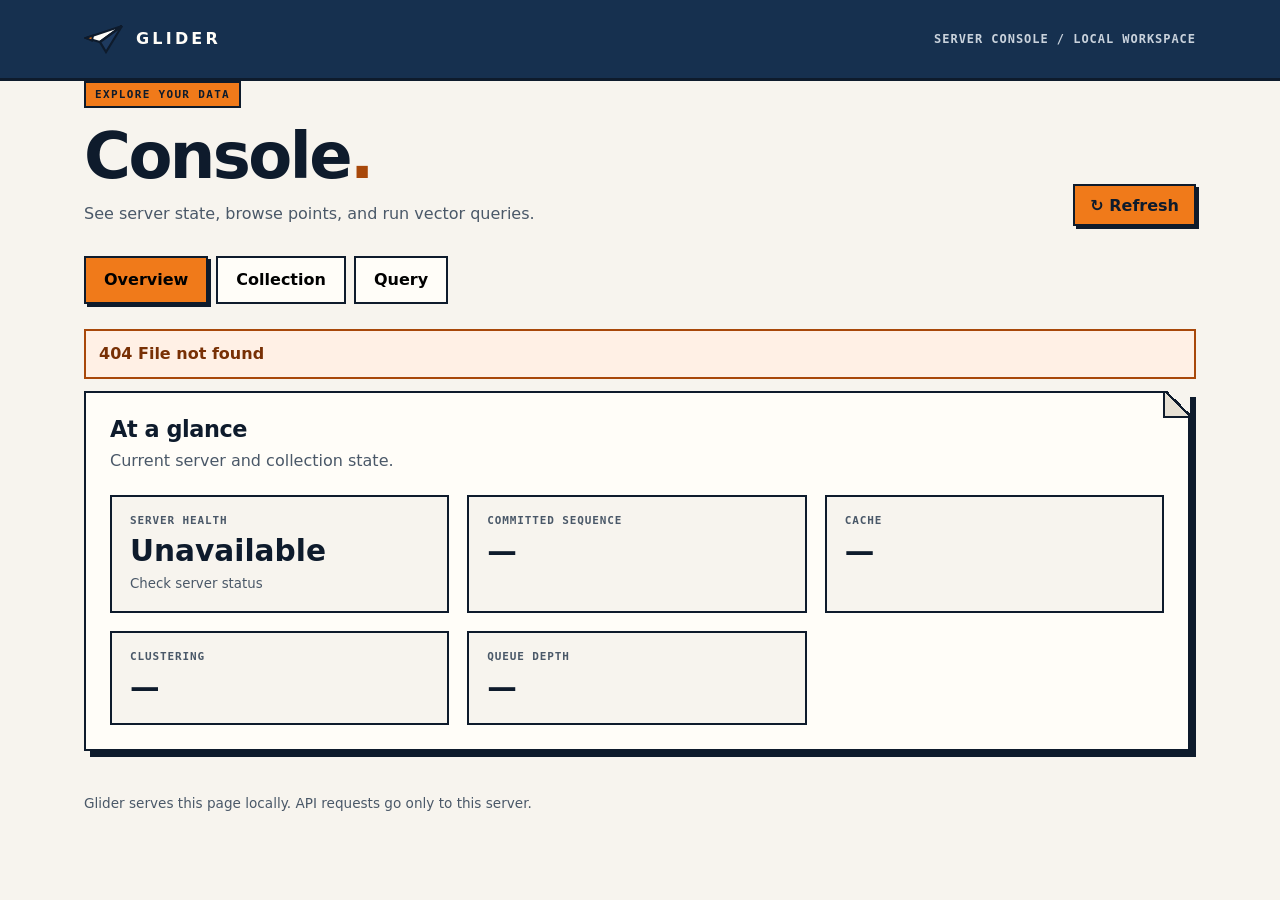
==== src/server/console.html @ ead3f53c "feat: built-in web console glider-server serves a self-contained console at /console (and redirects " ====
<!doctype html>
<html lang="en">
<head>
<meta charset="utf-8">
<meta name="viewport" content="width=device-width, initial-scale=1">
<meta name="color-scheme" content="light">
<title>Glider Console</title>
<style>
:root{--paper:#F7F4EE;--sheet:#FFFDF8;--fold:#E6E0D4;--ink:#0E1B2C;--navy:#16304F;--steel:#1E3A5F;--orange:#F07A1A;--orange-ink:#A8480A;--muted:#4A5868;--sans:ui-sans-serif,system-ui,-apple-system,"Segoe UI",Arial,sans-serif;--mono:ui-monospace,SFMono-Regular,Menlo,Consolas,monospace}
*{box-sizing:border-box}body{margin:0;background:var(--paper);color:var(--ink);font:16px/1.5 var(--sans)}button,input,select,textarea{font:inherit}button{cursor:pointer}a{color:var(--steel)}:focus-visible{outline:3px solid var(--orange);outline-offset:3px}[hidden]{display:none!important}.skip{position:absolute;left:-999px;top:8px;background:var(--ink);color:white;padding:8px;z-index:10}.skip:focus{left:8px}.wrap{max-width:1200px;margin:auto;padding:0 clamp(18px,4vw,44px)}
header{background:var(--navy);color:var(--sheet);border-bottom:3px solid var(--ink)}header .wrap{min-height:78px;display:flex;align-items:center;justify-content:space-between;gap:20px}.brand{display:flex;align-items:center;gap:12px;color:var(--sheet);text-decoration:none;font-weight:800;letter-spacing:.2em;text-transform:uppercase}.brand svg{width:40px;height:30px}.header-meta{font:600 12px var(--mono);letter-spacing:.08em;text-transform:uppercase;color:#C9D2DC}
main{padding-top:48px;padding-bottom:90px}.intro{display:flex;align-items:end;justify-content:space-between;gap:24px;margin-bottom:30px}.eyebrow{display:inline-block;border:2px solid var(--ink);background:var(--orange);padding:5px 9px;font:700 11px var(--mono);letter-spacing:.12em;text-transform:uppercase;margin:0 0 15px}.intro h1{font-size:clamp(2.3rem,5vw,4rem);line-height:1.05;letter-spacing:-.04em;margin:0}.intro p:last-child{color:var(--muted);margin:12px 0 0;max-width:44rem}.sheet{background:var(--sheet);border:2px solid var(--ink);box-shadow:6px 6px 0 var(--ink)}.dog{position:relative}.dog:after{content:"";position:absolute;right:-2px;top:-2px;width:25px;height:25px;background:linear-gradient(225deg,var(--paper) 46%,var(--ink) 46% 53%,var(--fold) 53%);border-left:2px solid var(--ink);border-bottom:2px solid var(--ink)}.panel{padding:24px;margin:0 6px 28px 0}.panel h2{font-size:1.4rem;line-height:1.15;margin:0 0 6px;letter-spacing:-.02em}.panel p{margin:0;color:var(--muted)}.panel-head{display:flex;align-items:start;justify-content:space-between;gap:18px;margin-bottom:22px}.grid{display:grid;grid-template-columns:repeat(3,minmax(0,1fr));gap:18px}.stat{border:2px solid var(--ink);background:var(--paper);padding:17px 18px;min-width:0}.stat span{display:block;color:var(--muted);font:700 11px var(--mono);text-transform:uppercase;letter-spacing:.08em;margin-bottom:7px}.stat strong{display:block;font-size:clamp(1.35rem,2.5vw,1.85rem);line-height:1.2;overflow-wrap:anywhere}.stat small{display:block;color:var(--muted);margin-top:5px}.toolbar{display:flex;align-items:end;gap:12px;flex-wrap:wrap}.btn{min-height:42px;border:2px solid var(--ink);background:var(--sheet);color:var(--ink);box-shadow:3px 3px 0 var(--ink);padding:8px 15px;font-weight:750;line-height:1.2}.btn:hover{background:var(--paper);transform:translate(-1px,-1px);box-shadow:4px 4px 0 var(--ink)}.btn:active{transform:translate(3px,3px);box-shadow:none}.btn.primary{background:var(--orange)}.btn.danger{color:#8B2C1A}.btn.small{min-height:34px;padding:5px 10px;font-size:.86rem}.btn:disabled{opacity:.5;cursor:not-allowed}.field{display:flex;flex-direction:column;gap:7px;min-width:0}.field label,.field>span{font-weight:700;font-size:.87rem}.field input,.field select,.field textarea{width:100%;border:2px solid var(--ink);border-radius:0;background:white;color:var(--ink);padding:10px 11px;min-height:43px}.field textarea{min-height:105px;resize:vertical;font:14px/1.6 var(--mono)}.field input[type=checkbox]{width:18px;height:18px;min-height:auto;accent-color:var(--navy)}.check{display:flex;align-items:center;gap:8px;min-height:43px;font-size:.9rem;font-weight:650}.form-grid{display:grid;grid-template-columns:repeat(2,minmax(0,1fr));gap:17px}.form-actions{display:flex;align-items:center;flex-wrap:wrap;gap:12px;margin-top:20px}.hint{font-size:.87rem;color:var(--muted)}.error{background:#FFF0E5;border:2px solid #A8480A;color:#783005;padding:11px 13px;margin:12px 0;font-weight:650;white-space:pre-wrap}.notice{background:#E9F0F4;border-left:4px solid var(--steel);padding:10px 13px;margin:12px 0}.nav-tabs{display:flex;gap:8px;flex-wrap:wrap;margin:0 0 25px}.nav-tabs button{border:2px solid var(--ink);padding:10px 18px;background:var(--sheet);font-weight:750}.nav-tabs button[aria-pressed=true]{background:var(--orange);box-shadow:3px 3px 0 var(--ink)}.nav-tabs button:hover{background:var(--fold)}.nav-tabs button[aria-pressed=true]:hover{background:var(--orange)}.table-wrap{overflow-x:auto;border:2px solid var(--ink)}table{width:100%;border-collapse:collapse;text-align:left}th{background:var(--navy);color:var(--sheet);font:700 12px var(--mono);letter-spacing:.04em;text-transform:uppercase}th,td{padding:12px 14px;border-bottom:1px solid #CFD1D0;vertical-align:top}tr:last-child td{border-bottom:0}td{overflow-wrap:anywhere}td.mono,pre,.mono{font-family:var(--mono);font-size:.87rem}td button.link{border:0;background:none;color:var(--orange-ink);font:700 .9rem var(--mono);text-decoration:underline;padding:0;text-align:left}pre{overflow:auto;white-space:pre-wrap;word-break:break-word;background:var(--paper);border:2px solid var(--ink);padding:16px;margin:12px 0 0}.detail{margin-top:22px}.detail h3{margin:0 0 5px}.collection-picker{display:flex;gap:10px;align-items:end;flex-wrap:wrap;margin-bottom:16px}.collection-picker .field{min-width:min(100%,260px)}.collection-row{display:flex;align-items:center;justify-content:space-between;gap:14px;border-top:1px solid #CFD1D0;padding:12px 0}.collection-row:first-child{border-top:0}.collection-row strong{display:block}.collection-row small{color:var(--muted)}.collection-actions{display:flex;gap:9px;align-items:center;flex-wrap:wrap}.create{border-top:2px dashed #B9B6B0;margin-top:20px;padding-top:20px}.foot{color:var(--muted);font-size:.85rem;margin-top:42px}.status-line{display:flex;gap:8px;align-items:center;font-weight:700}.dot{width:11px;height:11px;border:2px solid var(--ink);background:var(--orange);display:inline-block}.dot.ok{background:#63B488}.dot.bad{background:#D96846}
@media(max-width:720px){main{padding-top:30px}.intro{display:block}.intro .btn{margin-top:22px}.grid,.form-grid{grid-template-columns:1fr}.panel{padding:20px}.panel-head{display:block}.panel-head .btn{margin-top:16px}header .wrap{min-height:68px}.header-meta{display:none}}@media(max-width:600px){.collection-row{align-items:flex-start;flex-direction:column}.collection-row strong{overflow-wrap:anywhere}}@media(max-width:400px){.wrap{padding:0 16px}.nav-tabs button{flex:1 1 auto}.toolbar>*{max-width:100%}}@media(prefers-reduced-motion:reduce){.btn{transition:none}}
</style>
</head>
<body>
<a class="skip" href="#main">Skip to content</a>
<header><div class="wrap"><a class="brand" href="/console" aria-label="Glider console home"><svg viewBox="0 0 40 30" aria-hidden="true"><path d="M2 14 38 2 16 18Z" fill="#FFFDF8" stroke="#0E1B2C" stroke-width="2.2"/><path d="M16 18 38 2 22 28Z" fill="#1E3A5F" stroke="#0E1B2C" stroke-width="2.2"/><path d="M2 14 9 11.6 8 16.6Z" fill="#F07A1A" stroke="#0E1B2C" stroke-width="2"/></svg>Glider</a><span class="header-meta">Server console / local workspace</span></div></header>
<main id="main" class="wrap">
<div class="intro"><div><p class="eyebrow">Explore your data</p><h1>Console<span style="color:#A8480A">.</span></h1><p>See server state, browse points, and run vector queries.</p></div><button id="refresh" class="btn primary" type="button">↻ Refresh</button></div>
<section id="auth" class="sheet panel" hidden aria-labelledby="auth-title"><div class="panel-head"><div><h2 id="auth-title">Connect to Glider</h2><p>Enter the API token configured on this server. It stays in this browser tab's session storage.</p></div></div><form id="auth-form" class="toolbar"><div class="field"><label for="token">API token</label><input id="token" type="password" autocomplete="off" required></div><button class="btn primary" type="submit">Connect</button><button class="btn" id="forget-token" type="button">Forget token</button></form><p id="auth-error" class="error" role="alert" hidden></p></section>
<nav class="nav-tabs" aria-label="Console views"><button type="button" data-view="overview" aria-pressed="true">Overview</button><button type="button" data-view="collection" aria-pressed="false">Collection</button><button type="button" data-view="query" aria-pressed="false">Query</button></nav>
<p id="global-error" class="error" role="alert" hidden></p>
<section id="overview" aria-labelledby="overview-title"><div class="sheet panel dog"><div class="panel-head"><div><h2 id="overview-title">At a glance</h2><p>Current server and collection state.</p></div></div><div id="headline" class="grid"></div></div><div id="collection-list" class="sheet panel"><div class="panel-head"><div><h2>Collections</h2><p>Select a collection to explore its points and status.</p></div></div><div id="collections"></div><form id="create-form" class="create"><h3>Create collection</h3><div class="form-grid"><div class="field"><label for="create-name">Name</label><input id="create-name" required pattern="[a-z0-9][a-z0-9-]{0,62}" placeholder="my-collection"></div><div class="field"><label for="create-dimensions">Dimensions</label><input id="create-dimensions" type="number" required min="1" step="1" placeholder="768"></div><div class="field"><label for="create-metric">Distance metric</label><select id="create-metric"><option value="squared_euclidean">Squared Euclidean</option><option value="cosine">Cosine</option><option value="manhattan">Manhattan</option></select></div></div><div class="form-actions"><button class="btn primary" type="submit">Create collection</button></div><p id="create-error" class="error" role="alert" hidden></p></form></div></section>
<section id="collection" hidden aria-labelledby="collection-title"><div class="sheet panel dog"><div class="panel-head"><div><h2 id="collection-title">Collection</h2><p id="collection-subtitle">Browse acknowledged points.</p></div><button id="collection-refresh" class="btn small" type="button">Refresh status</button></div><div id="collection-picker" class="collection-picker"></div><div id="collection-status" class="grid"></div><p id="collection-error" class="error" role="alert" hidden></p></div><div class="sheet panel"><div class="panel-head"><div><h2>Browse points</h2><p>Scan IDs in order. Each page reads the collection; writes can change later pages.</p></div></div><form id="scan-form"><div class="form-grid"><div class="field"><label for="scan-filter">Filter JSON (optional)</label><textarea id="scan-filter" placeholder='{"color":"red"}' spellcheck="false"></textarea></div><div class="field"><label for="scan-limit">Page size</label><input id="scan-limit" type="number" min="1" max="10000" step="1" value="25"><label class="check" for="scan-metadata"><input id="scan-metadata" type="checkbox" checked> Include metadata</label></div></div><div class="form-actions"><button class="btn primary" type="submit">Browse</button><button id="scan-next" class="btn" type="button" hidden>Next page →</button><span id="scan-count" class="hint"></span></div><p id="scan-error" class="error" role="alert" hidden></p></form><div id="scan-results" class="detail"></div><div id="point-detail" class="detail" hidden><h3>Point detail</h3><p class="hint">The vector preview shows the first 16 values.</p><pre id="point-json"></pre><div class="form-actions"><button id="use-vector" class="btn small" type="button">Use vector in query →</button></div><p id="point-error" class="error" role="alert" hidden></p></div></div></section>
<section id="query" hidden aria-labelledby="query-title"><div class="sheet panel dog"><div class="panel-head"><div><h2 id="query-title">Vector query</h2><p>Search the selected collection. Exact scans all points; approximate uses the read budget.</p></div></div><form id="query-form"><div class="field"><label for="query-vector">Vector JSON array</label><textarea id="query-vector" required placeholder="[0.1, 0.2, 0.3]" spellcheck="false"></textarea></div><div class="form-grid" style="margin-top:17px"><div class="field"><label for="query-k">Results (k)</label><input id="query-k" type="number" min="1" max="1000" step="1" value="10"></div><div class="field"><label for="query-filter">Filter JSON (optional)</label><textarea id="query-filter" placeholder='{"color":"red"}' spellcheck="false"></textarea></div></div><div class="toolbar" style="margin-top:10px"><label class="check" for="query-exact"><input id="query-exact" type="checkbox"> Exact search</label><label class="check" for="query-metadata"><input id="query-metadata" type="checkbox" checked> Include metadata</label></div><div class="form-actions"><button class="btn primary" type="submit">Run query →</button><span id="query-context" class="hint"></span></div><p id="query-error" class="error" role="alert" hidden></p></form></div><div id="query-output" class="sheet panel" hidden><div class="panel-head"><div><h2>Results</h2><p id="query-summary"></p></div></div><div id="query-results"></div><div id="query-profile" hidden class="detail"><h3>Query profile</h3><pre id="profile-json"></pre></div></div></section>
<p class="foot">Glider serves this page locally. API requests go only to this server.</p>
</main>
<script>
(()=>{'use strict';
const $=id=>document.getElementById(id);const state={mode:null,collections:[],selected:null,token:sessionStorage.getItem('glider-console-token')||'',point:null,next:null,profile:true};
function error(id,message){const el=$(id);el.textContent=message||'';el.hidden=!message}
function el(tag,cls,content){const node=document.createElement(tag);if(cls)node.className=cls;if(content!==undefined)node.textContent=String(content);return node}
function stat(label,value,detail){const box=el('div','stat');box.append(el('span','',label),el('strong','',value===undefined||value===null?'—':value));if(detail)box.append(el('small','',detail));return box}
function format(value){return value===undefined||value===null?'—':String(value)}
function pretty(value){return JSON.stringify(value,null,2)}
// Keep u64 point IDs and scan cursors exact even above JavaScript's safe integer limit.
function parseApiJson(raw){let out='',i=0,key='';while(i<raw.length){if(raw[i]==='"'){const start=i++;while(i<raw.length){if(raw[i]==='\\'){i+=2;continue}if(raw[i++]==='"')break}const token=raw.slice(start,i);out+=token;let j=i;while(/\s/.test(raw[j]||''))j++;key=raw[j]===':'?JSON.parse(token):'';continue}if(raw[i]===':'&&(key==='id'||key==='next'||key==='sequence'||key==='matched')){out+=':';i++;while(/\s/.test(raw[i]||''))out+=raw[i++];const match=/^\d+/.exec(raw.slice(i));if(match&&BigInt(match[0])>BigInt(Number.MAX_SAFE_INTEGER)){out+='"'+match[0]+'"';i+=match[0].length}key='';continue}out+=raw[i++]}return JSON.parse(out)}
function parseJson(id,fallback){const raw=$(id).value.trim();if(!raw)return fallback;try{return JSON.parse(raw)}catch(e){throw Error('Invalid JSON: '+e.message)}}
function base(){return state.mode==='multi'?'/v1/collections/'+encodeURIComponent(state.selected):'/v1'}
async function api(path,options={}){const headers={...(options.body?{'Content-Type':'application/json'}:{}),...(state.token?{Authorization:'Bearer '+state.token}:{})};let response;try{response=await fetch(path,{...options,headers,cache:'no-store'})}catch(e){throw Error('Cannot reach this server: '+e.message)}const raw=await response.text();let data;try{data=raw?parseApiJson(raw):null}catch{data=raw}if(!response.ok){const message=data&&typeof data==='object'&&data.error?data.error:response.status+' '+response.statusText;const err=Error(String(message));err.status=response.status;if(response.status===401){$('auth').hidden=false;error('auth-error',err.message)}throw err}return data}
async function metrics(){const response=await fetch('/metrics',{cache:'no-store'});if(!response.ok)return{};const text=await response.text();const found={};for(const key of ['glider_committed_sequence','glider_admission_commands','glider_open_collections']){const match=text.match(new RegExp('^'+key+'\\s+([^\\s]+)','m'));if(match)found[key]=match[1]}return found}
function show(view){for(const button of document.querySelectorAll('[data-view]')){const active=button.dataset.view===view;button.setAttribute('aria-pressed',String(active));$(button.dataset.view).hidden=!active}if(view==='collection')loadCollection();if(view==='query')$('query-context').textContent=state.selected?'Collection: '+state.selected:state.mode==='single'?'Single collection':'Select a collection in Overview first'}
function renderCollections(){const host=$('collections');host.replaceChildren();if(!state.collections.length){host.append(el('p','hint','No collections yet. Create one below.'));return}for(const c of state.collections){const row=el('div','collection-row');const info=el('div');info.append(el('strong','',c.name),el('small','',`${c.dimensions} dimensions · ${c.metric} · ${c.open?'open':'closed'}`));const actions=el('div','collection-actions');const select=el('button','btn small','Explore');select.type='button';select.addEventListener('click',()=>{state.selected=c.name;state.next=null;$('scan-results').replaceChildren();$('point-detail').hidden=true;show('collection')});const remove=el('button','btn small danger','Delete');remove.type='button';remove.addEventListener('click',()=>confirmDelete(c.name,actions));actions.append(select,remove);row.append(info,actions);host.append(row)}}
function confirmDelete(name,host){host.replaceChildren();const prompt=el('span','hint','Delete '+name+' and its data?');const yes=el('button','btn small danger','Confirm delete');yes.type='button';const no=el('button','btn small','Cancel');no.type='button';no.addEventListener('click',renderCollections);yes.addEventListener('click',async()=>{error('global-error','');try{await api('/v1/collections/'+encodeURIComponent(name),{method:'DELETE'});if(state.selected===name){state.selected=null;state.point=null}await refresh()}catch(e){error('global-error',e.message);renderCollections()}});host.append(prompt,yes,no)}
function renderOverview(health,m){const host=$('headline');host.replaceChildren(stat('Server health',health?'Healthy':'Unavailable',health?'Accepting requests':'Check server status'));if(state.mode==='multi'){host.append(stat('Collections',state.collections.length),stat('Open collections',m.glider_open_collections||state.collections.filter(c=>c.open).length))}else{const s=state.singleStatus||{};host.append(stat('Committed sequence',s.sequence??m.glider_committed_sequence),stat('Cache',s.cache?.state),stat('Clustering',s.clustering?.state),stat('Queue depth',s.queued_commands??m.glider_admission_commands));$('collection-list').hidden=true}}
function statusCards(s,description){const host=$('collection-status');host.replaceChildren(stat('Committed sequence',s.sequence),stat('Cache',s.cache?.state,format(s.cache?.warm_bytes)+' / '+format(s.cache?.namespace_bytes)+' bytes warm'),stat('Clustering',s.clustering?.state,s.clustering?.state==='clustered'?format(s.clustering.centroids)+' centroids':s.clustering?.progress?.phase?String(s.clustering.progress.phase):''),stat('Queue depth',s.queued_commands),stat('Worker',s.failed?'Failed':s.closed?'Closed':'Ready'),stat('Configuration',description?description.dimensions+'D · '+description.metric:'Single collection'))}
async function loadCollection(){error('collection-error','');const picker=$('collection-picker');picker.replaceChildren();if(state.mode==='multi'){if(!state.selected){$('collection-status').replaceChildren();picker.append(el('p','hint','Select a collection in Overview to start.'));return}const label=el('div','field');const text=el('label','','Collection');text.htmlFor='collection-select';const select=el('select');select.id='collection-select';for(const c of state.collections){const option=el('option','',c.name);option.value=c.name;select.append(option)}select.value=state.selected;select.addEventListener('change',()=>{state.selected=select.value;state.next=null;state.point=null;$('scan-results').replaceChildren();$('point-detail').hidden=true;loadCollection()});label.append(text,select);picker.append(label)}else picker.append(el('span','eyebrow','Single collection'));try{if(state.mode==='multi'){const d=await api('/v1/collections/'+encodeURIComponent(state.selected));statusCards(d.status,d)}else statusCards(await api('/v1/status'))}catch(e){error('collection-error',e.message)}}
async function refresh(){error('global-error','');let healthy=false;try{healthy=(await fetch('/healthz',{cache:'no-store'})).ok}catch{}let m={};try{m=await metrics()}catch{}try{const listing=await api('/v1/collections');state.mode='multi';state.collections=listing.collections||[];$('collection-list').hidden=false;if(state.selected&&!state.collections.some(c=>c.name===state.selected))state.selected=null;renderCollections();$('auth').hidden=true}catch(e){if(e.status===404){state.mode='single';try{state.singleStatus=await api('/v1/status');$('auth').hidden=true}catch(inner){if(inner.status===401){state.singleStatus=null;$('auth').hidden=false;error('auth-error',inner.message)}else error('global-error',inner.message)}}else if(e.status===401){state.mode=null;state.collections=[];state.selected=null;state.point=null;$('auth').hidden=false;error('auth-error',e.message)}else error('global-error',e.message)}renderOverview(healthy,m);if(!state.mode){$('collection-list').hidden=true}else if(!$('collection').hidden)loadCollection()}
function table(headers,rows){const wrap=el('div','table-wrap'),tbl=el('table'),head=el('thead'),tr=el('tr');for(const h of headers)tr.append(el('th','',h));head.append(tr);const body=el('tbody');for(const cells of rows){const row=el('tr');for(const cell of cells){const td=el('td','mono');if(cell instanceof Node)td.append(cell);else td.textContent=format(cell);row.append(td)}body.append(row)}tbl.append(head,body);wrap.append(tbl);return wrap}
async function scan(after){error('scan-error','');if(!state.mode||state.mode==='multi'&&!state.selected){error('scan-error','Select a collection first.');return}try{const filter=parseJson('scan-filter',{});const limit=Number($('scan-limit').value);if(!Number.isInteger(limit)||limit<1||limit>10000)throw Error('Page size must be between 1 and 10000.');const payload={filter,limit,include_metadata:$('scan-metadata').checked};const body=JSON.stringify(payload).slice(0,-1)+(after!==null?',\"after\":'+String(after):'')+'}';const data=await api(base()+'/scan',{method:'POST',body});state.next=data.next;$('scan-next').hidden=data.next===null||data.next===undefined;$('scan-count').textContent=`${data.points.length} on this page · ${data.matched} matched · sequence ${data.sequence}`;const host=$('scan-results');host.replaceChildren();if(!data.points.length){host.append(el('p','hint','No points matched this scan.'));return}const rows=data.points.map(p=>{const link=el('button','link',p.id);link.type='button';link.addEventListener('click',()=>loadPoint(p.id));return[link,p.metadata===undefined?'—':pretty(p.metadata)]});host.append(table(['Point ID','Metadata'],rows))}catch(e){error('scan-error',e.message)}}
async function loadPoint(id){error('point-error','');state.point=null;$('use-vector').disabled=true;$('point-detail').hidden=false;$('point-json').textContent='Loading…';try{const p=await api(base()+'/points/'+encodeURIComponent(id));state.point=p;$('use-vector').disabled=false;const preview={...p,vector:Array.isArray(p.vector)?p.vector.slice(0,16):p.vector};if(Array.isArray(p.vector)&&p.vector.length>16)preview.vector_more=p.vector.length-16;$('point-json').textContent=pretty(preview)}catch(e){$('point-json').textContent='';error('point-error',e.message)}}
async function query(){error('query-error','');$('query-output').hidden=true;if(!state.mode||state.mode==='multi'&&!state.selected){error('query-error','Select a collection in Overview first.');return}try{const vector=parseJson('query-vector',null);if(!Array.isArray(vector)||!vector.length||vector.some(v=>typeof v!=='number'||!Number.isFinite(v)))throw Error('Vector must be a nonempty JSON array of finite numbers.');const filter=parseJson('query-filter',{});const k=Number($('query-k').value);if(!Number.isInteger(k)||k<1||k>1000)throw Error('k must be between 1 and 1000.');const payload={vector,k,filter,exact:$('query-exact').checked,include_metadata:$('query-metadata').checked};let data;if(state.profile){try{data=await api(base()+'/query',{method:'POST',body:JSON.stringify({...payload,profile:true})})}catch(e){if(e.status===422&&/unknown field[^\n]*profile|profile[^\n]*unknown field/i.test(e.message)){state.profile=false;data=await api(base()+'/query',{method:'POST',body:JSON.stringify(payload)})}else throw e}}else data=await api(base()+'/query',{method:'POST',body:JSON.stringify(payload)});$('query-output').hidden=false;$('query-summary').textContent=`${data.results.length} results · sequence ${data.sequence}`;const host=$('query-results');host.replaceChildren();if(!data.results.length)host.append(el('p','hint','No results.'));else host.append(table(['Point ID','Distance','Metadata'],data.results.map(hit=>[hit.id,hit.distance,hit.metadata===undefined?'—':pretty(hit.metadata)])));$('query-profile').hidden=!data.profile;if(data.profile)$('profile-json').textContent=pretty(data.profile)}catch(e){error('query-error',e.message)}}
for(const button of document.querySelectorAll('[data-view]'))button.addEventListener('click',()=>show(button.dataset.view));$('refresh').addEventListener('click',refresh);$('collection-refresh').addEventListener('click',loadCollection);$('auth-form').addEventListener('submit',e=>{e.preventDefault();state.token=$('token').value;sessionStorage.setItem('glider-console-token',state.token);error('auth-error','');refresh()});$('forget-token').addEventListener('click',()=>{state.token='';sessionStorage.removeItem('glider-console-token');$('token').value='';refresh()});$('create-form').addEventListener('submit',async e=>{e.preventDefault();error('create-error','');try{const name=$('create-name').value.trim();const dimensions=Number($('create-dimensions').value);await api('/v1/collections',{method:'POST',body:JSON.stringify({name,dimensions,metric:$('create-metric').value})});state.selected=name;$('create-form').reset();await refresh();show('collection')}catch(err){error('create-error',err.message)}});$('scan-form').addEventListener('submit',e=>{e.preventDefault();state.next=null;scan(null)});$('scan-next').addEventListener('click',()=>scan(state.next));$('query-form').addEventListener('submit',e=>{e.preventDefault();query()});$('use-vector').addEventListener('click',()=>{if(state.point){$('query-vector').value=JSON.stringify(state.point.vector);show('query');$('query-vector').focus()}});refresh();
})();
</script>
</body>
</html>
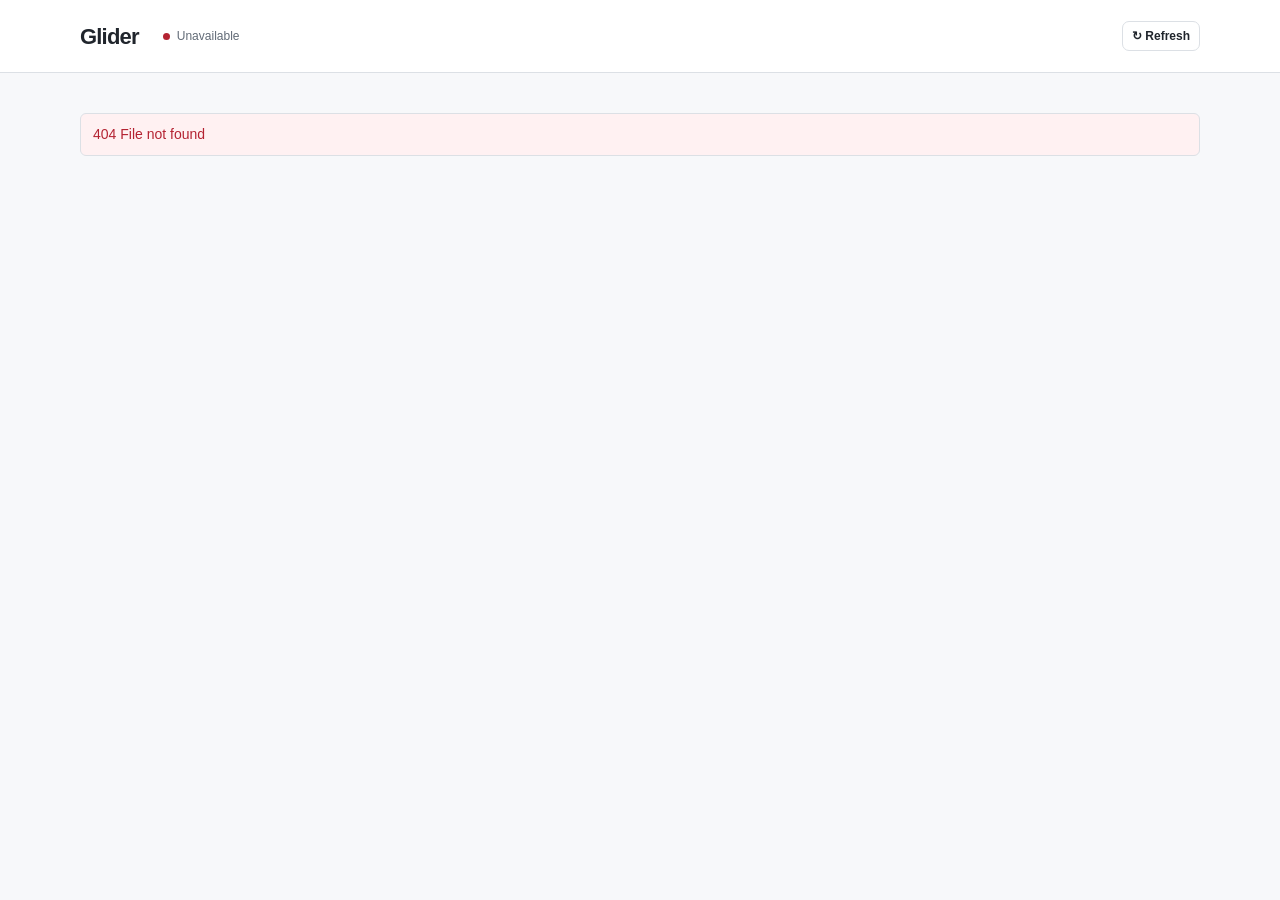
==== commit e1c7237e: "feat(console): redesign data workspace and report embedding timing" ====
--- a/src/server/console.html
+++ b/src/server/console.html
@@ -3,55 +3,760 @@
 <head>
 <meta charset="utf-8">
 <meta name="viewport" content="width=device-width, initial-scale=1">
-<meta name="color-scheme" content="light">
+<meta name="color-scheme" content="light dark">
 <title>Glider Console</title>
 <style>
-:root{--paper:#F7F4EE;--sheet:#FFFDF8;--fold:#E6E0D4;--ink:#0E1B2C;--navy:#16304F;--steel:#1E3A5F;--orange:#F07A1A;--orange-ink:#A8480A;--muted:#4A5868;--sans:ui-sans-serif,system-ui,-apple-system,"Segoe UI",Arial,sans-serif;--mono:ui-monospace,SFMono-Regular,Menlo,Consolas,monospace}
-*{box-sizing:border-box}body{margin:0;background:var(--paper);color:var(--ink);font:16px/1.5 var(--sans)}button,input,select,textarea{font:inherit}button{cursor:pointer}a{color:var(--steel)}:focus-visible{outline:3px solid var(--orange);outline-offset:3px}[hidden]{display:none!important}.skip{position:absolute;left:-999px;top:8px;background:var(--ink);color:white;padding:8px;z-index:10}.skip:focus{left:8px}.wrap{max-width:1200px;margin:auto;padding:0 clamp(18px,4vw,44px)}
-header{background:var(--navy);color:var(--sheet);border-bottom:3px solid var(--ink)}header .wrap{min-height:78px;display:flex;align-items:center;justify-content:space-between;gap:20px}.brand{display:flex;align-items:center;gap:12px;color:var(--sheet);text-decoration:none;font-weight:800;letter-spacing:.2em;text-transform:uppercase}.brand svg{width:40px;height:30px}.header-meta{font:600 12px var(--mono);letter-spacing:.08em;text-transform:uppercase;color:#C9D2DC}
-main{padding-top:48px;padding-bottom:90px}.intro{display:flex;align-items:end;justify-content:space-between;gap:24px;margin-bottom:30px}.eyebrow{display:inline-block;border:2px solid var(--ink);background:var(--orange);padding:5px 9px;font:700 11px var(--mono);letter-spacing:.12em;text-transform:uppercase;margin:0 0 15px}.intro h1{font-size:clamp(2.3rem,5vw,4rem);line-height:1.05;letter-spacing:-.04em;margin:0}.intro p:last-child{color:var(--muted);margin:12px 0 0;max-width:44rem}.sheet{background:var(--sheet);border:2px solid var(--ink);box-shadow:6px 6px 0 var(--ink)}.dog{position:relative}.dog:after{content:"";position:absolute;right:-2px;top:-2px;width:25px;height:25px;background:linear-gradient(225deg,var(--paper) 46%,var(--ink) 46% 53%,var(--fold) 53%);border-left:2px solid var(--ink);border-bottom:2px solid var(--ink)}.panel{padding:24px;margin:0 6px 28px 0}.panel h2{font-size:1.4rem;line-height:1.15;margin:0 0 6px;letter-spacing:-.02em}.panel p{margin:0;color:var(--muted)}.panel-head{display:flex;align-items:start;justify-content:space-between;gap:18px;margin-bottom:22px}.grid{display:grid;grid-template-columns:repeat(3,minmax(0,1fr));gap:18px}.stat{border:2px solid var(--ink);background:var(--paper);padding:17px 18px;min-width:0}.stat span{display:block;color:var(--muted);font:700 11px var(--mono);text-transform:uppercase;letter-spacing:.08em;margin-bottom:7px}.stat strong{display:block;font-size:clamp(1.35rem,2.5vw,1.85rem);line-height:1.2;overflow-wrap:anywhere}.stat small{display:block;color:var(--muted);margin-top:5px}.toolbar{display:flex;align-items:end;gap:12px;flex-wrap:wrap}.btn{min-height:42px;border:2px solid var(--ink);background:var(--sheet);color:var(--ink);box-shadow:3px 3px 0 var(--ink);padding:8px 15px;font-weight:750;line-height:1.2}.btn:hover{background:var(--paper);transform:translate(-1px,-1px);box-shadow:4px 4px 0 var(--ink)}.btn:active{transform:translate(3px,3px);box-shadow:none}.btn.primary{background:var(--orange)}.btn.danger{color:#8B2C1A}.btn.small{min-height:34px;padding:5px 10px;font-size:.86rem}.btn:disabled{opacity:.5;cursor:not-allowed}.field{display:flex;flex-direction:column;gap:7px;min-width:0}.field label,.field>span{font-weight:700;font-size:.87rem}.field input,.field select,.field textarea{width:100%;border:2px solid var(--ink);border-radius:0;background:white;color:var(--ink);padding:10px 11px;min-height:43px}.field textarea{min-height:105px;resize:vertical;font:14px/1.6 var(--mono)}.field input[type=checkbox]{width:18px;height:18px;min-height:auto;accent-color:var(--navy)}.check{display:flex;align-items:center;gap:8px;min-height:43px;font-size:.9rem;font-weight:650}.form-grid{display:grid;grid-template-columns:repeat(2,minmax(0,1fr));gap:17px}.form-actions{display:flex;align-items:center;flex-wrap:wrap;gap:12px;margin-top:20px}.hint{font-size:.87rem;color:var(--muted)}.error{background:#FFF0E5;border:2px solid #A8480A;color:#783005;padding:11px 13px;margin:12px 0;font-weight:650;white-space:pre-wrap}.notice{background:#E9F0F4;border-left:4px solid var(--steel);padding:10px 13px;margin:12px 0}.nav-tabs{display:flex;gap:8px;flex-wrap:wrap;margin:0 0 25px}.nav-tabs button{border:2px solid var(--ink);padding:10px 18px;background:var(--sheet);font-weight:750}.nav-tabs button[aria-pressed=true]{background:var(--orange);box-shadow:3px 3px 0 var(--ink)}.nav-tabs button:hover{background:var(--fold)}.nav-tabs button[aria-pressed=true]:hover{background:var(--orange)}.table-wrap{overflow-x:auto;border:2px solid var(--ink)}table{width:100%;border-collapse:collapse;text-align:left}th{background:var(--navy);color:var(--sheet);font:700 12px var(--mono);letter-spacing:.04em;text-transform:uppercase}th,td{padding:12px 14px;border-bottom:1px solid #CFD1D0;vertical-align:top}tr:last-child td{border-bottom:0}td{overflow-wrap:anywhere}td.mono,pre,.mono{font-family:var(--mono);font-size:.87rem}td button.link{border:0;background:none;color:var(--orange-ink);font:700 .9rem var(--mono);text-decoration:underline;padding:0;text-align:left}pre{overflow:auto;white-space:pre-wrap;word-break:break-word;background:var(--paper);border:2px solid var(--ink);padding:16px;margin:12px 0 0}.detail{margin-top:22px}.detail h3{margin:0 0 5px}.collection-picker{display:flex;gap:10px;align-items:end;flex-wrap:wrap;margin-bottom:16px}.collection-picker .field{min-width:min(100%,260px)}.collection-row{display:flex;align-items:center;justify-content:space-between;gap:14px;border-top:1px solid #CFD1D0;padding:12px 0}.collection-row:first-child{border-top:0}.collection-row strong{display:block}.collection-row small{color:var(--muted)}.collection-actions{display:flex;gap:9px;align-items:center;flex-wrap:wrap}.create{border-top:2px dashed #B9B6B0;margin-top:20px;padding-top:20px}.foot{color:var(--muted);font-size:.85rem;margin-top:42px}.status-line{display:flex;gap:8px;align-items:center;font-weight:700}.dot{width:11px;height:11px;border:2px solid var(--ink);background:var(--orange);display:inline-block}.dot.ok{background:#63B488}.dot.bad{background:#D96846}
-@media(max-width:720px){main{padding-top:30px}.intro{display:block}.intro .btn{margin-top:22px}.grid,.form-grid{grid-template-columns:1fr}.panel{padding:20px}.panel-head{display:block}.panel-head .btn{margin-top:16px}header .wrap{min-height:68px}.header-meta{display:none}}@media(max-width:600px){.collection-row{align-items:flex-start;flex-direction:column}.collection-row strong{overflow-wrap:anywhere}}@media(max-width:400px){.wrap{padding:0 16px}.nav-tabs button{flex:1 1 auto}.toolbar>*{max-width:100%}}@media(prefers-reduced-motion:reduce){.btn{transition:none}}
+:root {
+  color-scheme: light dark;
+  --bg: #f7f8fa; --surface: #fff; --subtle: #f1f3f5; --border: #dce0e5;
+  --ink: #20252c; --muted: #626b77; --orange: #a8480a; --active: #fff3e9;
+  --success: #24834c; --danger: #b42332; --error-bg: #fff1f2;
+  --sans: -apple-system, BlinkMacSystemFont, "Segoe UI", sans-serif;
+  --mono: ui-monospace, SFMono-Regular, Menlo, Consolas, monospace;
+}
+@media (prefers-color-scheme: dark) {
+  :root {
+    --bg: #14171b; --surface: #1c2026; --subtle: #252a32; --border: #373e48;
+    --ink: #edf0f4; --muted: #a6afbd; --orange: #f09b60; --active: #34271f;
+    --success: #6bc591; --danger: #ff939e; --error-bg: #342229;
+  }
+}
+* { box-sizing: border-box; }
+[hidden] { display: none !important; }
+body { margin: 0; background: var(--bg); color: var(--ink); font: 14px/1.5 var(--sans); }
+button, input, select, textarea { font: inherit; }
+button { cursor: pointer; }
+button:disabled { cursor: default; opacity: .55; }
+:focus-visible { outline: 2px solid var(--orange); outline-offset: 3px; }
+a { color: inherit; }
+.wrap { max-width: 1184px; margin: auto; padding: 0 32px; min-width: 0; }
+header { background: var(--surface); border-bottom: 1px solid var(--border); }
+.topbar { min-height: 72px; display: flex; align-items: center; gap: 24px; }
+.brand { font-size: 22px; font-weight: 700; letter-spacing: -.8px; text-decoration: none; }
+.health { display: flex; gap: 7px; align-items: center; color: var(--muted); font-size: 12px; white-space: nowrap; }
+.dot { width: 7px; height: 7px; border-radius: 50%; background: var(--danger); }
+.dot.ok { background: var(--success); }
+.collection-picker { margin-left: auto; min-width: 0; max-width: 340px; }
+.collection-picker select { max-width: 100%; min-width: 180px; }
+#single-info { color: var(--muted); font-size: 12px; }
+main { padding-top: 28px !important; padding-bottom: 64px !important; }
+.tabs { display: flex; gap: 24px; border-bottom: 1px solid var(--border); margin-bottom: 28px; }
+.tabs button { padding: 0 2px 13px; background: none; border: 0; border-bottom: 2px solid transparent; color: var(--muted); font-weight: 600; }
+.tabs button[aria-selected="true"] { color: var(--orange); border-bottom-color: var(--orange); }
+h1, h2, h3, p { margin: 0; }
+h1 { font-size: 22px; letter-spacing: -.5px; line-height: 1.3; }
+h2 { font-size: 16px; letter-spacing: -.2px; }
+h3 { font-size: 13px; margin: 22px 0 8px; }
+.page-head { display: flex; justify-content: space-between; align-items: center; gap: 16px; margin-bottom: 20px; }
+.page-head p { margin-top: 5px; }
+.muted, .hint { color: var(--muted); }
+.hint { font-size: 12px; }
+.btn { display: inline-flex; align-items: center; justify-content: center; gap: 7px; min-height: 36px; padding: 7px 12px; border: 1px solid var(--border); border-radius: 7px; background: var(--surface); color: var(--ink); font-weight: 600; white-space: nowrap; }
+.btn:hover:not(:disabled) { background: var(--subtle); }
+.btn.primary { background: var(--orange); border-color: var(--orange); color: var(--surface); }
+@media (prefers-color-scheme: dark) { .btn.primary { color: #20160f; } }
+.btn.primary:hover:not(:disabled) { filter: brightness(.94); background: var(--orange); }
+.btn.danger { color: var(--danger); }
+.btn.small { min-height: 30px; padding: 4px 9px; font-size: 12px; }
+.link { border: 0; background: none; padding: 0; color: var(--muted); font-size: 12px; text-decoration: underline; text-underline-offset: 3px; }
+input, select, textarea { border: 1px solid var(--border); border-radius: 6px; background: var(--surface); color: var(--ink); padding: 8px 10px; min-width: 0; }
+textarea { width: 100%; resize: vertical; font: 13px/1.6 var(--mono); min-height: 100px; }
+input::placeholder, textarea::placeholder { color: var(--muted); opacity: 1; }
+.field { display: grid; gap: 6px; margin-bottom: 16px; }
+.field label { font-size: 12px; font-weight: 600; }
+.panel { background: var(--surface); border: 1px solid var(--border); border-radius: 8px; padding: 20px; }
+.search-panel { margin-bottom: 24px; }
+.search-heading { display: flex; justify-content: space-between; align-items: center; margin-bottom: 12px; }
+.segment { display: flex; border: 1px solid var(--border); border-radius: 6px; padding: 3px; background: var(--subtle); }
+.segment button { border: 0; border-radius: 4px; padding: 4px 12px; color: var(--muted); background: none; font-size: 12px; }
+.segment button[aria-pressed="true"] { background: var(--surface); color: var(--orange); }
+#query-text { font: 17px/1.5 var(--sans); min-height: 56px; height: 56px; padding: 14px; }
+.options { display: flex; align-items: center; gap: 20px; flex-wrap: wrap; margin-top: 16px; }
+.options .primary { margin-left: auto; }
+.inline-field, .check { display: flex; align-items: center; gap: 8px; font-size: 12px; }
+.inline-field input { width: 68px; font-family: var(--mono); }
+.check input { width: 15px; height: 15px; margin: 0; accent-color: var(--muted); }
+.filter { font-size: 12px; }
+summary { cursor: pointer; color: var(--muted); width: fit-content; font-size: 12px; padding: 5px 0; }
+summary:hover { color: var(--ink); }
+.filter[open] { flex-basis: 100%; }
+.filter .field { margin: 8px 0 0; }
+.badge, .chip { display: inline-block; border: 1px solid var(--border); background: var(--subtle); border-radius: 4px; padding: 2px 6px; font-size: 11px; color: var(--muted); max-width: 100%; overflow-wrap: anywhere; }
+.badge { margin-left: 5px; }
+.error { color: var(--danger); background: var(--error-bg); border: 1px solid var(--border); border-radius: 6px; padding: 10px 12px; margin: 12px 0; overflow-wrap: anywhere; }
+.empty { text-align: center; padding: 48px 20px; color: var(--muted); }
+.empty strong { display: block; color: var(--ink); font-weight: 600; margin-bottom: 5px; }
+.empty p { font-size: 13px; }
+#query-summary { font-weight: 600; }
+#query-timing { margin-top: 3px; }
+.results-head { margin-bottom: 14px; }
+.result { display: grid; grid-template-columns: 24px minmax(0,1fr) 100px; gap: 12px; padding: 16px 20px; border-bottom: 1px solid var(--border); }
+.result:last-child { border-bottom: 0; }
+.result-list { border: 1px solid var(--border); border-radius: 8px; background: var(--surface); overflow: hidden; }
+.rank { color: var(--muted); font: 12px/1.8 var(--mono); }
+.hit-text { white-space: pre-wrap; overflow-wrap: anywhere; font-size: 14px; line-height: 1.6; }
+.clamped { display: -webkit-box; -webkit-line-clamp: 3; -webkit-box-orient: vertical; overflow: hidden; }
+.chips { display: flex; gap: 6px; flex-wrap: wrap; margin: 8px 0; }
+.hit-footer { display: flex; align-items: center; gap: 14px; flex-wrap: wrap; }
+.hit-footer details[open] { flex-basis: 100%; }
+.id { color: var(--muted); font: 11px/1.6 var(--mono); overflow-wrap: anywhere; }
+.score { text-align: right; font: 13px/1.8 var(--mono); }
+.score small { display: block; color: var(--muted); font: 11px var(--sans); }
+pre { margin: 8px 0 0; padding: 12px; border: 1px solid var(--border); border-radius: 6px; background: var(--subtle); font: 12px/1.6 var(--mono); white-space: pre-wrap; overflow-wrap: anywhere; }
+.profile { margin-top: 16px; }
+.table-wrap { overflow: auto; border: 1px solid var(--border); border-radius: 8px; background: var(--surface); }
+table { border-collapse: collapse; width: 100%; text-align: left; font-size: 13px; }
+th { color: var(--muted); font-size: 11px; font-weight: 600; background: var(--subtle); white-space: nowrap; }
+th, td { padding: 12px 16px; border-bottom: 1px solid var(--border); vertical-align: top; }
+tr:last-child td { border-bottom: 0; }
+#scan-results table { min-width: 660px; table-layout: fixed; }
+#scan-results th:first-child { width: 180px; }
+#scan-results th:last-child { width: 240px; }
+.table-wrap .chips { margin: 0; gap: 4px; }
+#collections-table { min-width: 560px; }
+.point-row { cursor: pointer; }
+.point-row:hover { background: var(--subtle); }
+.point-link { font: 12px var(--mono); border: 0; padding: 0; background: none; color: var(--ink); text-decoration: underline; text-underline-offset: 3px; }
+.preview { display: -webkit-box; -webkit-line-clamp: 2; -webkit-box-orient: vertical; overflow: hidden; overflow-wrap: anywhere; }
+.scan-toolbar { margin: 0 0 18px; }
+.scan-footer { display: flex; justify-content: space-between; align-items: center; gap: 16px; margin-top: 16px; }
+.status { margin-top: 28px; border-top: 1px solid var(--border); padding-top: 14px; }
+.stats { display: grid; grid-template-columns: repeat(6,minmax(0,1fr)); gap: 16px; margin: 12px 0; }
+.stat { min-width: 0; }
+.stat span, .stat small { display: block; color: var(--muted); font-size: 11px; }
+.stat strong { display: block; margin: 4px 0; font: 13px var(--mono); overflow-wrap: anywhere; }
+.status-meta { display: flex; gap: 20px; flex-wrap: wrap; margin-bottom: 12px; }
+#auth { max-width: 420px; margin: 60px auto; padding: 28px; }
+#auth p { margin: 10px 0 22px; }
+.actions { display: flex; gap: 8px; align-items: center; flex-wrap: wrap; }
+.session { display: flex; justify-content: flex-end; margin-top: 24px; }
+dialog { color: var(--ink); background: var(--surface); border: 1px solid var(--border); border-radius: 8px; width: min(440px,calc(100% - 32px)); padding: 24px; max-height: calc(100dvh - 32px); overflow: auto; }
+dialog::backdrop { background: rgba(0,0,0,.3); }
+.dialog-head { display: flex; justify-content: space-between; align-items: center; gap: 16px; margin-bottom: 20px; }
+#point-detail { margin: 0 0 0 auto; height: 100dvh; max-height: 100dvh; width: min(480px,100%); max-width: 100%; border-radius: 0; border-width: 0 0 0 1px; }
+.skip { position: absolute; left: -999px; top: 8px; padding: 8px; background: var(--surface); z-index: 10; }
+.skip:focus { left: 8px; }
+.sr-only { position: absolute; width: 1px; height: 1px; overflow: hidden; clip-path: inset(50%); white-space: nowrap; }
+@media (max-width: 760px) {
+  .wrap { padding: 0 20px; } .topbar { gap: 14px; flex-wrap: wrap; padding-top: 14px; padding-bottom: 14px; }
+  .collection-picker { order: 3; flex-basis: 100%; max-width: none; }
+  .collection-picker select { width: 100%; } #refresh { margin-left: auto; }
+  main { padding-top: 22px !important; } .stats { grid-template-columns: repeat(3,minmax(0,1fr)); }
+}
+@media (max-width: 480px) {
+  .wrap { padding: 0 16px; } .panel { padding: 16px; } .tabs { gap: 22px; }
+  .options { gap: 12px 16px; } .options .primary { width: 100%; margin-left: 0; }
+  .result { grid-template-columns: 18px minmax(0,1fr) 74px; gap: 8px; padding: 16px 12px; }
+  .page-head { align-items: flex-start; } .page-head p { font-size: 12px; }
+  .scan-footer { align-items: flex-start; } .stats { grid-template-columns: repeat(2,minmax(0,1fr)); }
+  #auth { margin: 28px auto; } .health { font-size: 11px; }
+}
 </style>
 </head>
 <body>
 <a class="skip" href="#main">Skip to content</a>
-<header><div class="wrap"><a class="brand" href="/console" aria-label="Glider console home"><svg viewBox="0 0 40 30" aria-hidden="true"><path d="M2 14 38 2 16 18Z" fill="#FFFDF8" stroke="#0E1B2C" stroke-width="2.2"/><path d="M16 18 38 2 22 28Z" fill="#1E3A5F" stroke="#0E1B2C" stroke-width="2.2"/><path d="M2 14 9 11.6 8 16.6Z" fill="#F07A1A" stroke="#0E1B2C" stroke-width="2"/></svg>Glider</a><span class="header-meta">Server console / local workspace</span></div></header>
+<header><div class="wrap topbar">
+  <a class="brand" href="console">Glider</a>
+  <span class="health" role="status"><span id="health-dot" class="dot" aria-hidden="true"></span><span id="health-label">Unavailable</span></span>
+  <div class="collection-picker"><label class="sr-only" for="collection-select">Collection</label><select id="collection-select" hidden></select><span id="single-info" hidden>Single collection</span></div>
+  <button id="refresh" class="btn small" type="button" aria-label="Refresh server and collection status">↻ Refresh</button>
+</div></header>
 <main id="main" class="wrap">
-<div class="intro"><div><p class="eyebrow">Explore your data</p><h1>Console<span style="color:#A8480A">.</span></h1><p>See server state, browse points, and run vector queries.</p></div><button id="refresh" class="btn primary" type="button">↻ Refresh</button></div>
-<section id="auth" class="sheet panel" hidden aria-labelledby="auth-title"><div class="panel-head"><div><h2 id="auth-title">Connect to Glider</h2><p>Enter the API token configured on this server. It stays in this browser tab's session storage.</p></div></div><form id="auth-form" class="toolbar"><div class="field"><label for="token">API token</label><input id="token" type="password" autocomplete="off" required></div><button class="btn primary" type="submit">Connect</button><button class="btn" id="forget-token" type="button">Forget token</button></form><p id="auth-error" class="error" role="alert" hidden></p></section>
-<nav class="nav-tabs" aria-label="Console views"><button type="button" data-view="overview" aria-pressed="true">Overview</button><button type="button" data-view="collection" aria-pressed="false">Collection</button><button type="button" data-view="query" aria-pressed="false">Query</button></nav>
-<p id="global-error" class="error" role="alert" hidden></p>
-<section id="overview" aria-labelledby="overview-title"><div class="sheet panel dog"><div class="panel-head"><div><h2 id="overview-title">At a glance</h2><p>Current server and collection state.</p></div></div><div id="headline" class="grid"></div></div><div id="collection-list" class="sheet panel"><div class="panel-head"><div><h2>Collections</h2><p>Select a collection to explore its points and status.</p></div></div><div id="collections"></div><form id="create-form" class="create"><h3>Create collection</h3><div class="form-grid"><div class="field"><label for="create-name">Name</label><input id="create-name" required pattern="[a-z0-9][a-z0-9-]{0,62}" placeholder="my-collection"></div><div class="field"><label for="create-dimensions">Dimensions</label><input id="create-dimensions" type="number" required min="1" step="1" placeholder="768"></div><div class="field"><label for="create-metric">Distance metric</label><select id="create-metric"><option value="squared_euclidean">Squared Euclidean</option><option value="cosine">Cosine</option><option value="manhattan">Manhattan</option></select></div></div><div class="form-actions"><button class="btn primary" type="submit">Create collection</button></div><p id="create-error" class="error" role="alert" hidden></p></form></div></section>
-<section id="collection" hidden aria-labelledby="collection-title"><div class="sheet panel dog"><div class="panel-head"><div><h2 id="collection-title">Collection</h2><p id="collection-subtitle">Browse acknowledged points.</p></div><button id="collection-refresh" class="btn small" type="button">Refresh status</button></div><div id="collection-picker" class="collection-picker"></div><div id="collection-status" class="grid"></div><p id="collection-error" class="error" role="alert" hidden></p></div><div class="sheet panel"><div class="panel-head"><div><h2>Browse points</h2><p>Scan IDs in order. Each page reads the collection; writes can change later pages.</p></div></div><form id="scan-form"><div class="form-grid"><div class="field"><label for="scan-filter">Filter JSON (optional)</label><textarea id="scan-filter" placeholder='{"color":"red"}' spellcheck="false"></textarea></div><div class="field"><label for="scan-limit">Page size</label><input id="scan-limit" type="number" min="1" max="10000" step="1" value="25"><label class="check" for="scan-metadata"><input id="scan-metadata" type="checkbox" checked> Include metadata</label></div></div><div class="form-actions"><button class="btn primary" type="submit">Browse</button><button id="scan-next" class="btn" type="button" hidden>Next page →</button><span id="scan-count" class="hint"></span></div><p id="scan-error" class="error" role="alert" hidden></p></form><div id="scan-results" class="detail"></div><div id="point-detail" class="detail" hidden><h3>Point detail</h3><p class="hint">The vector preview shows the first 16 values.</p><pre id="point-json"></pre><div class="form-actions"><button id="use-vector" class="btn small" type="button">Use vector in query →</button></div><p id="point-error" class="error" role="alert" hidden></p></div></div></section>
-<section id="query" hidden aria-labelledby="query-title"><div class="sheet panel dog"><div class="panel-head"><div><h2 id="query-title">Vector query</h2><p>Search the selected collection. Exact scans all points; approximate uses the read budget.</p></div></div><form id="query-form"><div class="field"><label for="query-vector">Vector JSON array</label><textarea id="query-vector" required placeholder="[0.1, 0.2, 0.3]" spellcheck="false"></textarea></div><div class="form-grid" style="margin-top:17px"><div class="field"><label for="query-k">Results (k)</label><input id="query-k" type="number" min="1" max="1000" step="1" value="10"></div><div class="field"><label for="query-filter">Filter JSON (optional)</label><textarea id="query-filter" placeholder='{"color":"red"}' spellcheck="false"></textarea></div></div><div class="toolbar" style="margin-top:10px"><label class="check" for="query-exact"><input id="query-exact" type="checkbox"> Exact search</label><label class="check" for="query-metadata"><input id="query-metadata" type="checkbox" checked> Include metadata</label></div><div class="form-actions"><button class="btn primary" type="submit">Run query →</button><span id="query-context" class="hint"></span></div><p id="query-error" class="error" role="alert" hidden></p></form></div><div id="query-output" class="sheet panel" hidden><div class="panel-head"><div><h2>Results</h2><p id="query-summary"></p></div></div><div id="query-results"></div><div id="query-profile" hidden class="detail"><h3>Query profile</h3><pre id="profile-json"></pre></div></div></section>
-<p class="foot">Glider serves this page locally. API requests go only to this server.</p>
+  <section id="auth" class="panel" hidden aria-labelledby="auth-title">
+    <h1 id="auth-title">Connect to Glider</h1><p class="muted">Enter this server's API token. It stays in this browser tab's session storage.</p>
+    <form id="auth-form"><div class="field"><label for="token">API token</label><input id="token" type="password" autocomplete="off" required></div>
+      <div class="actions"><button id="connect" class="btn primary" type="submit">Connect</button><button class="btn forget-token" type="button">Forget token</button></div>
+    </form><p id="auth-error" class="error" role="alert" hidden></p>
+  </section>
+  <p id="global-error" class="error" role="alert" hidden></p>
+  <div id="workspace" hidden>
+    <nav class="tabs" role="tablist" aria-label="Console views">
+      <button id="tab-search" type="button" role="tab" data-view="search" aria-controls="search" aria-selected="true">Search</button>
+      <button id="tab-browse" type="button" role="tab" data-view="browse" aria-controls="browse" aria-selected="false" tabindex="-1">Browse</button>
+      <button id="tab-collections" type="button" role="tab" data-view="collections" aria-controls="collections" aria-selected="false" tabindex="-1">Collections</button>
+    </nav>
+    <section id="search" role="tabpanel" aria-labelledby="tab-search">
+      <div class="page-head"><div><h1>Search</h1><p class="muted">Find the points closest to your query.</p></div></div>
+      <form id="query-form" class="panel search-panel">
+        <div class="search-heading"><span id="query-context" class="hint"></span><div id="query-mode" class="segment" aria-label="Query input mode" hidden><button type="button" data-query-mode="text" aria-pressed="true">Text</button><button type="button" data-query-mode="vector" aria-pressed="false">Vector</button></div></div>
+        <div id="query-text-field"><label class="sr-only" for="query-text">Search text</label><textarea id="query-text" placeholder="Search in plain language…" maxlength="32768" rows="1" disabled></textarea></div>
+        <div id="query-vector-field" class="field"><label for="query-vector">Vector JSON array</label><textarea id="query-vector" placeholder="[0.1, 0.2, 0.3]" spellcheck="false" required></textarea></div>
+        <p id="embedding-hint" class="hint">Enable text search on this server with GLIDER_EMBED_PROVIDER.</p>
+        <div class="options">
+          <label class="inline-field" for="query-k">k <input id="query-k" type="number" min="1" max="1000" step="1" value="10" required></label>
+          <label class="check" for="query-exact"><input id="query-exact" type="checkbox">Exact</label>
+          <label class="check" for="query-metadata"><input id="query-metadata" type="checkbox" checked>Include metadata</label>
+          <details class="filter"><summary>Filter <span id="query-filter-badge" class="badge" hidden>Set</span></summary><div class="field"><label for="query-filter">Filter JSON (optional)</label><textarea id="query-filter" placeholder='{"category":"guide"}' spellcheck="false"></textarea></div></details>
+          <button id="run-query" class="btn primary" type="submit">Search</button>
+        </div><p id="query-error" class="error" role="alert" hidden></p>
+      </form>
+      <div id="query-empty" class="empty"><strong>Your data, one query away</strong><p>Enter a query to find relevant points. Press / to focus the input.</p></div>
+      <div id="query-output" hidden><div class="results-head" role="status"><p id="query-summary"></p><p id="query-timing" class="hint"></p><p id="query-sequence" class="hint"></p></div><div id="query-results"></div><details id="query-profile" class="profile" hidden><summary>Profile</summary><pre id="profile-json"></pre></details></div>
+    </section>
+    <section id="browse" role="tabpanel" aria-labelledby="tab-browse" hidden>
+      <div class="page-head"><div><h1>Browse</h1><p class="muted">Points in ID order. Select a row to inspect it.</p></div></div>
+      <form id="scan-form" class="options scan-toolbar">
+        <label class="inline-field" for="scan-limit">Page size <input id="scan-limit" type="number" min="1" max="10000" step="1" value="25" required></label>
+        <label class="check" for="scan-metadata"><input id="scan-metadata" type="checkbox" checked>Include metadata</label>
+        <details class="filter"><summary>Filter <span id="scan-filter-badge" class="badge" hidden>Set</span></summary><div class="field"><label for="scan-filter">Filter JSON (optional)</label><textarea id="scan-filter" placeholder='{"category":"guide"}' spellcheck="false"></textarea></div></details>
+        <button id="run-scan" class="btn" type="submit">Browse points</button>
+      </form><p id="scan-error" class="error" role="alert" hidden></p>
+      <div id="scan-results"><div class="empty"><strong>Explore your collection</strong><p>Browse points to see their metadata and vectors.</p></div></div>
+      <div class="scan-footer"><span id="scan-count" class="hint" role="status"></span><button id="scan-next" class="btn small" type="button" hidden>Next page →</button></div>
+      <p class="hint" style="margin-top:12px">Each page reads the current collection; writes can change later pages.</p>
+    </section>
+    <section id="collections" role="tabpanel" aria-labelledby="tab-collections" hidden>
+      <div class="page-head"><div><h1>Collections</h1><p class="muted">Manage the spaces that hold your vectors.</p></div><button id="new-collection" class="btn primary" type="button">New collection</button></div>
+      <div id="collection-list"></div>
+      <div class="status-meta hint"><span id="collection-count"></span><span id="open-count"></span></div>
+    </section>
+    <section class="status" aria-labelledby="status-title"><details id="status-section"><summary id="status-title">Status <span id="status-context"></span></summary><div id="collection-status" class="stats"></div><p id="collection-error" class="error" role="alert" hidden></p><details><summary>Raw status</summary><pre id="status-json"></pre></details></details></section>
+    <div class="session"><button class="link forget-token" type="button" hidden>Forget token</button></div>
+  </div>
 </main>
+<dialog id="point-detail" aria-labelledby="point-title"><div class="dialog-head"><h2 id="point-title">Point detail</h2><button class="btn small" type="button" data-close="point-detail" aria-label="Close point detail">Close</button></div><p id="point-id" class="id"></p><h3>Metadata</h3><div id="point-metadata"></div><h3>Vector</h3><p id="vector-caption" class="hint">Preview of the first 16 values.</p><pre id="point-vector"></pre><div class="actions" style="margin-top:16px"><button id="use-vector" class="btn" type="button" disabled>Use vector in query →</button></div><details class="profile"><summary>Raw JSON (vector preview)</summary><pre id="point-json"></pre></details><p id="point-error" class="error" role="alert" hidden></p></dialog>
+<dialog id="create-dialog" aria-labelledby="create-title"><div class="dialog-head"><h2 id="create-title">New collection</h2><button class="btn small" type="button" data-close="create-dialog">Cancel</button></div><form id="create-form"><div class="field"><label for="create-name">Name</label><input id="create-name" required pattern="[a-z0-9][a-z0-9-]{0,62}" maxlength="63" placeholder="my-collection"><span class="hint">Lowercase letters, numbers and hyphens. Start with a letter or number.</span></div><div class="field"><label for="create-dimensions">Dimensions</label><input id="create-dimensions" type="number" min="1" step="1" required placeholder="384"></div><div class="field"><label for="create-metric">Distance metric</label><select id="create-metric"><option value="cosine">Cosine</option><option value="squared_euclidean">Squared Euclidean</option><option value="manhattan">Manhattan</option></select></div><button id="create-submit" class="btn primary" type="submit">Create collection</button><p id="create-error" class="error" role="alert" hidden></p></form></dialog>
+<dialog id="delete-dialog" aria-labelledby="delete-title"><div class="dialog-head"><h2 id="delete-title">Delete collection</h2><button class="btn small" type="button" data-close="delete-dialog">Cancel</button></div><p id="delete-description" class="muted"></p><form id="delete-form" style="margin-top:20px"><div class="field"><label for="delete-name">Type the collection name to confirm</label><input id="delete-name" autocomplete="off" required></div><button id="delete-submit" class="btn danger" type="submit">Delete collection</button><p id="delete-error" class="error" role="alert" hidden></p></form></dialog>
 <script>
-(()=>{'use strict';
-const $=id=>document.getElementById(id);const state={mode:null,collections:[],selected:null,token:sessionStorage.getItem('glider-console-token')||'',point:null,next:null,profile:true};
-function error(id,message){const el=$(id);el.textContent=message||'';el.hidden=!message}
-function el(tag,cls,content){const node=document.createElement(tag);if(cls)node.className=cls;if(content!==undefined)node.textContent=String(content);return node}
-function stat(label,value,detail){const box=el('div','stat');box.append(el('span','',label),el('strong','',value===undefined||value===null?'—':value));if(detail)box.append(el('small','',detail));return box}
-function format(value){return value===undefined||value===null?'—':String(value)}
-function pretty(value){return JSON.stringify(value,null,2)}
-// Keep u64 point IDs and scan cursors exact even above JavaScript's safe integer limit.
-function parseApiJson(raw){let out='',i=0,key='';while(i<raw.length){if(raw[i]==='"'){const start=i++;while(i<raw.length){if(raw[i]==='\\'){i+=2;continue}if(raw[i++]==='"')break}const token=raw.slice(start,i);out+=token;let j=i;while(/\s/.test(raw[j]||''))j++;key=raw[j]===':'?JSON.parse(token):'';continue}if(raw[i]===':'&&(key==='id'||key==='next'||key==='sequence'||key==='matched')){out+=':';i++;while(/\s/.test(raw[i]||''))out+=raw[i++];const match=/^\d+/.exec(raw.slice(i));if(match&&BigInt(match[0])>BigInt(Number.MAX_SAFE_INTEGER)){out+='"'+match[0]+'"';i+=match[0].length}key='';continue}out+=raw[i++]}return JSON.parse(out)}
-function parseJson(id,fallback){const raw=$(id).value.trim();if(!raw)return fallback;try{return JSON.parse(raw)}catch(e){throw Error('Invalid JSON: '+e.message)}}
-function base(){return state.mode==='multi'?'/v1/collections/'+encodeURIComponent(state.selected):'/v1'}
-async function api(path,options={}){const headers={...(options.body?{'Content-Type':'application/json'}:{}),...(state.token?{Authorization:'Bearer '+state.token}:{})};let response;try{response=await fetch(path,{...options,headers,cache:'no-store'})}catch(e){throw Error('Cannot reach this server: '+e.message)}const raw=await response.text();let data;try{data=raw?parseApiJson(raw):null}catch{data=raw}if(!response.ok){const message=data&&typeof data==='object'&&data.error?data.error:response.status+' '+response.statusText;const err=Error(String(message));err.status=response.status;if(response.status===401){$('auth').hidden=false;error('auth-error',err.message)}throw err}return data}
-async function metrics(){const response=await fetch('/metrics',{cache:'no-store'});if(!response.ok)return{};const text=await response.text();const found={};for(const key of ['glider_committed_sequence','glider_admission_commands','glider_open_collections']){const match=text.match(new RegExp('^'+key+'\\s+([^\\s]+)','m'));if(match)found[key]=match[1]}return found}
-function show(view){for(const button of document.querySelectorAll('[data-view]')){const active=button.dataset.view===view;button.setAttribute('aria-pressed',String(active));$(button.dataset.view).hidden=!active}if(view==='collection')loadCollection();if(view==='query')$('query-context').textContent=state.selected?'Collection: '+state.selected:state.mode==='single'?'Single collection':'Select a collection in Overview first'}
-function renderCollections(){const host=$('collections');host.replaceChildren();if(!state.collections.length){host.append(el('p','hint','No collections yet. Create one below.'));return}for(const c of state.collections){const row=el('div','collection-row');const info=el('div');info.append(el('strong','',c.name),el('small','',`${c.dimensions} dimensions · ${c.metric} · ${c.open?'open':'closed'}`));const actions=el('div','collection-actions');const select=el('button','btn small','Explore');select.type='button';select.addEventListener('click',()=>{state.selected=c.name;state.next=null;$('scan-results').replaceChildren();$('point-detail').hidden=true;show('collection')});const remove=el('button','btn small danger','Delete');remove.type='button';remove.addEventListener('click',()=>confirmDelete(c.name,actions));actions.append(select,remove);row.append(info,actions);host.append(row)}}
-function confirmDelete(name,host){host.replaceChildren();const prompt=el('span','hint','Delete '+name+' and its data?');const yes=el('button','btn small danger','Confirm delete');yes.type='button';const no=el('button','btn small','Cancel');no.type='button';no.addEventListener('click',renderCollections);yes.addEventListener('click',async()=>{error('global-error','');try{await api('/v1/collections/'+encodeURIComponent(name),{method:'DELETE'});if(state.selected===name){state.selected=null;state.point=null}await refresh()}catch(e){error('global-error',e.message);renderCollections()}});host.append(prompt,yes,no)}
-function renderOverview(health,m){const host=$('headline');host.replaceChildren(stat('Server health',health?'Healthy':'Unavailable',health?'Accepting requests':'Check server status'));if(state.mode==='multi'){host.append(stat('Collections',state.collections.length),stat('Open collections',m.glider_open_collections||state.collections.filter(c=>c.open).length))}else{const s=state.singleStatus||{};host.append(stat('Committed sequence',s.sequence??m.glider_committed_sequence),stat('Cache',s.cache?.state),stat('Clustering',s.clustering?.state),stat('Queue depth',s.queued_commands??m.glider_admission_commands));$('collection-list').hidden=true}}
-function statusCards(s,description){const host=$('collection-status');host.replaceChildren(stat('Committed sequence',s.sequence),stat('Cache',s.cache?.state,format(s.cache?.warm_bytes)+' / '+format(s.cache?.namespace_bytes)+' bytes warm'),stat('Clustering',s.clustering?.state,s.clustering?.state==='clustered'?format(s.clustering.centroids)+' centroids':s.clustering?.progress?.phase?String(s.clustering.progress.phase):''),stat('Queue depth',s.queued_commands),stat('Worker',s.failed?'Failed':s.closed?'Closed':'Ready'),stat('Configuration',description?description.dimensions+'D · '+description.metric:'Single collection'))}
-async function loadCollection(){error('collection-error','');const picker=$('collection-picker');picker.replaceChildren();if(state.mode==='multi'){if(!state.selected){$('collection-status').replaceChildren();picker.append(el('p','hint','Select a collection in Overview to start.'));return}const label=el('div','field');const text=el('label','','Collection');text.htmlFor='collection-select';const select=el('select');select.id='collection-select';for(const c of state.collections){const option=el('option','',c.name);option.value=c.name;select.append(option)}select.value=state.selected;select.addEventListener('change',()=>{state.selected=select.value;state.next=null;state.point=null;$('scan-results').replaceChildren();$('point-detail').hidden=true;loadCollection()});label.append(text,select);picker.append(label)}else picker.append(el('span','eyebrow','Single collection'));try{if(state.mode==='multi'){const d=await api('/v1/collections/'+encodeURIComponent(state.selected));statusCards(d.status,d)}else statusCards(await api('/v1/status'))}catch(e){error('collection-error',e.message)}}
-async function refresh(){error('global-error','');let healthy=false;try{healthy=(await fetch('/healthz',{cache:'no-store'})).ok}catch{}let m={};try{m=await metrics()}catch{}try{const listing=await api('/v1/collections');state.mode='multi';state.collections=listing.collections||[];$('collection-list').hidden=false;if(state.selected&&!state.collections.some(c=>c.name===state.selected))state.selected=null;renderCollections();$('auth').hidden=true}catch(e){if(e.status===404){state.mode='single';try{state.singleStatus=await api('/v1/status');$('auth').hidden=true}catch(inner){if(inner.status===401){state.singleStatus=null;$('auth').hidden=false;error('auth-error',inner.message)}else error('global-error',inner.message)}}else if(e.status===401){state.mode=null;state.collections=[];state.selected=null;state.point=null;$('auth').hidden=false;error('auth-error',e.message)}else error('global-error',e.message)}renderOverview(healthy,m);if(!state.mode){$('collection-list').hidden=true}else if(!$('collection').hidden)loadCollection()}
-function table(headers,rows){const wrap=el('div','table-wrap'),tbl=el('table'),head=el('thead'),tr=el('tr');for(const h of headers)tr.append(el('th','',h));head.append(tr);const body=el('tbody');for(const cells of rows){const row=el('tr');for(const cell of cells){const td=el('td','mono');if(cell instanceof Node)td.append(cell);else td.textContent=format(cell);row.append(td)}body.append(row)}tbl.append(head,body);wrap.append(tbl);return wrap}
-async function scan(after){error('scan-error','');if(!state.mode||state.mode==='multi'&&!state.selected){error('scan-error','Select a collection first.');return}try{const filter=parseJson('scan-filter',{});const limit=Number($('scan-limit').value);if(!Number.isInteger(limit)||limit<1||limit>10000)throw Error('Page size must be between 1 and 10000.');const payload={filter,limit,include_metadata:$('scan-metadata').checked};const body=JSON.stringify(payload).slice(0,-1)+(after!==null?',\"after\":'+String(after):'')+'}';const data=await api(base()+'/scan',{method:'POST',body});state.next=data.next;$('scan-next').hidden=data.next===null||data.next===undefined;$('scan-count').textContent=`${data.points.length} on this page · ${data.matched} matched · sequence ${data.sequence}`;const host=$('scan-results');host.replaceChildren();if(!data.points.length){host.append(el('p','hint','No points matched this scan.'));return}const rows=data.points.map(p=>{const link=el('button','link',p.id);link.type='button';link.addEventListener('click',()=>loadPoint(p.id));return[link,p.metadata===undefined?'—':pretty(p.metadata)]});host.append(table(['Point ID','Metadata'],rows))}catch(e){error('scan-error',e.message)}}
-async function loadPoint(id){error('point-error','');state.point=null;$('use-vector').disabled=true;$('point-detail').hidden=false;$('point-json').textContent='Loading…';try{const p=await api(base()+'/points/'+encodeURIComponent(id));state.point=p;$('use-vector').disabled=false;const preview={...p,vector:Array.isArray(p.vector)?p.vector.slice(0,16):p.vector};if(Array.isArray(p.vector)&&p.vector.length>16)preview.vector_more=p.vector.length-16;$('point-json').textContent=pretty(preview)}catch(e){$('point-json').textContent='';error('point-error',e.message)}}
-async function query(){error('query-error','');$('query-output').hidden=true;if(!state.mode||state.mode==='multi'&&!state.selected){error('query-error','Select a collection in Overview first.');return}try{const vector=parseJson('query-vector',null);if(!Array.isArray(vector)||!vector.length||vector.some(v=>typeof v!=='number'||!Number.isFinite(v)))throw Error('Vector must be a nonempty JSON array of finite numbers.');const filter=parseJson('query-filter',{});const k=Number($('query-k').value);if(!Number.isInteger(k)||k<1||k>1000)throw Error('k must be between 1 and 1000.');const payload={vector,k,filter,exact:$('query-exact').checked,include_metadata:$('query-metadata').checked};let data;if(state.profile){try{data=await api(base()+'/query',{method:'POST',body:JSON.stringify({...payload,profile:true})})}catch(e){if(e.status===422&&/unknown field[^\n]*profile|profile[^\n]*unknown field/i.test(e.message)){state.profile=false;data=await api(base()+'/query',{method:'POST',body:JSON.stringify(payload)})}else throw e}}else data=await api(base()+'/query',{method:'POST',body:JSON.stringify(payload)});$('query-output').hidden=false;$('query-summary').textContent=`${data.results.length} results · sequence ${data.sequence}`;const host=$('query-results');host.replaceChildren();if(!data.results.length)host.append(el('p','hint','No results.'));else host.append(table(['Point ID','Distance','Metadata'],data.results.map(hit=>[hit.id,hit.distance,hit.metadata===undefined?'—':pretty(hit.metadata)])));$('query-profile').hidden=!data.profile;if(data.profile)$('profile-json').textContent=pretty(data.profile)}catch(e){error('query-error',e.message)}}
-for(const button of document.querySelectorAll('[data-view]'))button.addEventListener('click',()=>show(button.dataset.view));$('refresh').addEventListener('click',refresh);$('collection-refresh').addEventListener('click',loadCollection);$('auth-form').addEventListener('submit',e=>{e.preventDefault();state.token=$('token').value;sessionStorage.setItem('glider-console-token',state.token);error('auth-error','');refresh()});$('forget-token').addEventListener('click',()=>{state.token='';sessionStorage.removeItem('glider-console-token');$('token').value='';refresh()});$('create-form').addEventListener('submit',async e=>{e.preventDefault();error('create-error','');try{const name=$('create-name').value.trim();const dimensions=Number($('create-dimensions').value);await api('/v1/collections',{method:'POST',body:JSON.stringify({name,dimensions,metric:$('create-metric').value})});state.selected=name;$('create-form').reset();await refresh();show('collection')}catch(err){error('create-error',err.message)}});$('scan-form').addEventListener('submit',e=>{e.preventDefault();state.next=null;scan(null)});$('scan-next').addEventListener('click',()=>scan(state.next));$('query-form').addEventListener('submit',e=>{e.preventDefault();query()});$('use-vector').addEventListener('click',()=>{if(state.point){$('query-vector').value=JSON.stringify(state.point.vector);show('query');$('query-vector').focus()}});refresh();
+(() => {
+  'use strict';
+  const $ = id => document.getElementById(id);
+  const state = {
+    mode: null, collections: [], selected: null, description: null, embedding: null,
+    token: sessionStorage.getItem('glider-console-token') || '', queryMode: 'vector',
+    view: 'search', next: null, scanOptions: null, point: null, deleting: null,
+    revision: 0, queryRequest: 0, scanRequest: 0, pointRequest: 0
+  };
+  const pretty = value => JSON.stringify(value, null, 2);
+  const format = value => value === undefined || value === null ? '—' : String(value);
+  const metricName = metric => ({cosine: 'Cosine', squared_euclidean: 'Squared Euclidean', manhattan: 'Manhattan'}[metric] || metric);
+  function el(tag, className, content) {
+    const node = document.createElement(tag);
+    if (className) node.className = className;
+    if (content !== undefined) node.textContent = String(content);
+    return node;
+  }
+  function error(id, message = '') {
+    $(id).textContent = message;
+    $(id).hidden = !message;
+  }
+  function empty(title, message) {
+    const node = el('div', 'empty');
+    node.append(el('strong', '', title), el('p', '', message));
+    return node;
+  }
+  async function busy(id, label, work) {
+    const button = $(id);
+    if (button.disabled) return;
+    const original = button.textContent;
+    button.disabled = true;
+    button.textContent = label;
+    button.setAttribute('aria-busy', 'true');
+    try { await work(); }
+    finally {
+      button.disabled = false;
+      button.textContent = original;
+      button.removeAttribute('aria-busy');
+    }
+  }
+  // JSON numbers representing u64 IDs/cursors must survive without rounding.
+  // Tokenize outside strings; metadata and decimal/exponent floats remain unchanged.
+  function parseApiJson(raw) {
+    return JSON.parse(raw.replace(/"(?:\\.|[^"\\])*"|-?\d+(?:\.\d+)?(?:[eE][+-]?\d+)?/g, token => {
+      if (/^\d+$/.test(token) && BigInt(token) > BigInt(Number.MAX_SAFE_INTEGER)) return '"' + token + '"';
+      return token;
+    }));
+  }
+  function parseJson(id, fallback) {
+    const raw = $(id).value.trim();
+    if (!raw) return fallback;
+    try { return JSON.parse(raw); }
+    catch { throw Error('Invalid JSON in ' + $(id).labels[0].textContent + '. Check the syntax.'); }
+  }
+  function base() {
+    return state.mode === 'multi' ? 'v1/collections/' + encodeURIComponent(state.selected) : 'v1';
+  }
+  function requireCollection() {
+    if (!state.mode || (state.mode === 'multi' && !state.selected)) throw Error('Select or create a collection first.');
+  }
+  function authRequired(message) {
+    state.revision++;
+    state.point = null;
+    for (const dialog of document.querySelectorAll('dialog[open]')) dialog.close();
+    $('workspace').hidden = true;
+    $('auth').hidden = false;
+    $('collection-select').hidden = true;
+    $('single-info').hidden = true;
+    error('auth-error', message);
+  }
+  async function api(path, options = {}) {
+    const headers = {
+      ...(options.body ? {'Content-Type': 'application/json'} : {}),
+      ...(state.token ? {Authorization: 'Bearer ' + state.token} : {})
+    };
+    let response;
+    try { response = await fetch(path, {...options, headers, cache: 'no-store'}); }
+    catch { throw Error('Cannot reach this server. Check the connection and refresh.'); }
+    const raw = await response.text();
+    let data;
+    try { data = raw ? parseApiJson(raw) : null; } catch { data = raw; }
+    if (!response.ok) {
+      const err = Error(data && data.error ? String(data.error) : response.status + ' ' + response.statusText);
+      err.status = response.status;
+      if (err.status === 401) authRequired(err.message);
+      throw err;
+    }
+    return data;
+  }
+  function queryMode(mode) {
+    state.queryMode = mode;
+    const text = mode === 'text';
+    $('query-text-field').hidden = !text;
+    $('query-text').disabled = !text;
+    $('query-text').required = text;
+    $('query-vector-field').hidden = text;
+    $('query-vector').disabled = text;
+    $('query-vector').required = !text;
+    for (const button of document.querySelectorAll('[data-query-mode]')) {
+      button.setAttribute('aria-pressed', String(button.dataset.queryMode === mode));
+    }
+  }
+  function embedding(config) {
+    const wasEnabled = !!state.embedding;
+    state.embedding = config || null;
+    $('query-mode').hidden = !config;
+    $('embedding-hint').hidden = !!config;
+    if (!config) queryMode('vector');
+    else if (!wasEnabled) queryMode('text');
+  }
+  function show(view) {
+    state.view = view;
+    for (const button of document.querySelectorAll('[data-view]')) {
+      const active = button.dataset.view === view;
+      button.setAttribute('aria-selected', String(active));
+      button.tabIndex = active ? 0 : -1;
+      $(button.dataset.view).hidden = !active;
+    }
+  }
+  function clearCollectionData() {
+    state.revision++;
+    state.next = null;
+    state.scanOptions = null;
+    state.point = null;
+    state.description = null;
+    $('point-detail').close();
+    $('query-output').hidden = true;
+    $('query-empty').hidden = false;
+    $('scan-results').replaceChildren(empty('Explore your collection', 'Browse points to see their metadata and vectors.'));
+    $('scan-count').textContent = '';
+    $('scan-next').hidden = true;
+    $('collection-status').replaceChildren();
+    $('status-json').textContent = '';
+    for (const id of ['query-error', 'scan-error', 'collection-error']) error(id);
+  }
+  function collectionContext() {
+    const description = state.description;
+    $('query-context').textContent = state.mode === 'single' ? 'Single collection' : state.selected || 'No collection selected';
+    if (description) $('query-context').textContent += ' · ' + description.dimensions + ' dimensions · ' + metricName(description.metric);
+    $('single-info').textContent = $('query-context').textContent;
+    $('status-context').textContent = state.selected ? '· ' + state.selected : '';
+  }
+  function stat(label, value, detail) {
+    const node = el('div', 'stat');
+    node.append(el('span', '', label), el('strong', '', format(value)));
+    if (detail) node.append(el('small', '', detail));
+    return node;
+  }
+  function statusCards(status) {
+    $('collection-status').replaceChildren(
+      stat('Committed sequence', status.sequence),
+      stat('Cache', status.cache?.state, format(status.cache?.warm_bytes) + ' / ' + format(status.cache?.namespace_bytes) + ' bytes warm'),
+      stat('Clustering', status.clustering?.state, status.clustering?.state === 'clustered' ? status.clustering.centroids + ' centroids' : status.clustering?.progress?.phase),
+      stat('Queue depth', status.queued_commands),
+      stat('Worker', status.failed ? 'Failed' : status.closed ? 'Closed' : 'Ready'),
+      stat('Configuration', state.description ? state.description.dimensions + 'D · ' + metricName(state.description.metric) : 'Single collection')
+    );
+    $('status-json').textContent = pretty(status);
+  }
+  async function loadStatus() {
+    const revision = state.revision;
+    error('collection-error');
+    if (state.mode === 'multi' && !state.selected) {
+      $('collection-status').replaceChildren(empty('No collection selected', 'Create a collection to start searching.'));
+      collectionContext();
+      return;
+    }
+    try {
+      const data = await api(state.mode === 'multi' ? base() : 'v1/status');
+      if (revision !== state.revision) return;
+      state.description = state.mode === 'multi' ? data : data.configuration || null;
+      statusCards(data.status || data);
+      if (state.mode === 'multi') {
+        const collection = state.collections.find(c => c.name === state.selected);
+        if (collection) collection.open = true;
+        renderCollections();
+      }
+      collectionContext();
+    } catch (err) { if (revision === state.revision) error('collection-error', err.message); }
+  }
+  function table(headers, rows, id) {
+    const wrap = el('div', 'table-wrap');
+    const tbl = el('table');
+    if (id) tbl.id = id;
+    const head = el('thead'), header = el('tr'), body = el('tbody');
+    for (const title of headers) { const th = el('th', '', title); th.scope = 'col'; header.append(th); }
+    head.append(header);
+    for (const row of rows) body.append(row);
+    tbl.append(head, body);
+    wrap.append(tbl);
+    return wrap;
+  }
+  function cell(content, className) {
+    const td = el('td', className);
+    td.append(content instanceof Node ? content : document.createTextNode(format(content)));
+    return td;
+  }
+  function chips(metadata) {
+    const node = el('div', 'chips');
+    for (const [key, value] of Object.entries(metadata || {})) {
+      if (key === 'text') continue;
+      const chip = el('span', 'chip', key + ': ' + value);
+      node.append(chip);
+    }
+    return node;
+  }
+  function renderCollections() {
+    const picker = $('collection-select');
+    picker.replaceChildren();
+    const placeholder = el('option', '', state.collections.length ? 'Select a collection' : 'No collections');
+    placeholder.value = '';
+    picker.append(placeholder);
+    for (const collection of state.collections) {
+      const option = el('option', '', collection.name);
+      option.value = collection.name;
+      picker.append(option);
+    }
+    picker.value = state.selected || '';
+    $('collection-count').textContent = state.collections.length + ' collections';
+    $('open-count').textContent = state.collections.filter(c => c.open).length + ' open';
+    if (!state.collections.length) {
+      $('collection-list').replaceChildren(empty('A fresh start', 'Create your first collection to store and search vectors.'));
+      return;
+    }
+    const rows = state.collections.map(collection => {
+      const row = el('tr');
+      const select = el('button', 'point-link', collection.name);
+      select.type = 'button';
+      select.addEventListener('click', () => selectCollection(collection.name));
+      const remove = el('button', 'btn small danger', 'Delete');
+      remove.type = 'button';
+      remove.setAttribute('aria-label', 'Delete collection ' + collection.name);
+      remove.addEventListener('click', () => {
+        state.deleting = collection.name;
+        $('delete-description').textContent = 'Permanently delete “' + collection.name + '” and all its data.';
+        $('delete-name').value = '';
+        error('delete-error');
+        $('delete-dialog').showModal();
+      });
+      row.append(cell(select), cell(collection.dimensions, 'id'), cell(metricName(collection.metric)), cell(el('span', 'chip', collection.open ? 'Open' : 'Idle')), cell(remove));
+      return row;
+    });
+    $('collection-list').replaceChildren(table(['Name', 'Dimensions', 'Metric', 'State', ''], rows, 'collections-table'));
+  }
+  async function selectCollection(name) {
+    state.selected = name || null;
+    clearCollectionData();
+    $('collection-select').value = state.selected || '';
+    collectionContext();
+    show(state.selected ? 'search' : 'collections');
+    await loadStatus();
+  }
+  async function refresh() {
+    await busy('refresh', 'Refreshing…', async () => {
+      error('global-error');
+      let healthy = false;
+      try { healthy = (await fetch('healthz', {cache: 'no-store'})).ok; } catch {}
+      $('health-label').textContent = healthy ? 'Healthy' : 'Unavailable';
+      $('health-dot').classList.toggle('ok', healthy);
+      try {
+        let listing;
+        try { listing = await api('v1/collections'); }
+        catch (err) { if (err.status !== 404) throw err; }
+        if (listing) {
+          const prior = state.selected;
+          state.mode = 'multi';
+          state.collections = listing.collections || [];
+          if (!state.collections.some(c => c.name === state.selected)) state.selected = state.collections[0]?.name || null;
+          if (prior !== state.selected) {
+            clearCollectionData();
+            if (state.selected) show('search');
+          }
+          embedding(listing.embedding);
+          renderCollections();
+          $('collection-select').hidden = false;
+          $('single-info').hidden = true;
+          $('tab-collections').hidden = false;
+          if (!state.selected) show('collections');
+        } else {
+          const status = await api('v1/status');
+          state.mode = 'single';
+          state.description = status.configuration || null;
+          embedding(status.embedding);
+          statusCards(status);
+          $('collection-select').hidden = true;
+          $('single-info').hidden = false;
+          $('tab-collections').hidden = true;
+          if (state.view === 'collections') show('search');
+        }
+        $('auth').hidden = true;
+        $('workspace').hidden = false;
+        for (const button of document.querySelectorAll('.session .forget-token')) button.hidden = !state.token;
+        collectionContext();
+        if (state.mode === 'multi') await loadStatus();
+      } catch (err) { if (err.status !== 401) error('global-error', err.message); }
+    });
+  }
+  async function query() {
+    await busy('run-query', 'Searching…', async () => {
+      error('query-error');
+      const revision = state.revision, request = ++state.queryRequest;
+      try {
+        requireCollection();
+        let input;
+        const usedText = state.queryMode === 'text';
+        if (usedText) {
+          const text = $('query-text').value;
+          if (!text.trim()) throw Error('Enter search text.');
+          input = {text};
+        } else {
+          const vector = parseJson('query-vector', null);
+          if (!Array.isArray(vector) || !vector.length || vector.some(v => typeof v !== 'number' || !Number.isFinite(v))) throw Error('Enter a nonempty JSON array of finite numbers.');
+          input = {vector};
+        }
+        const k = Number($('query-k').value);
+        if (!Number.isInteger(k) || k < 1 || k > 1000) throw Error('k must be between 1 and 1000.');
+        const payload = {...input, k, filter: parseJson('query-filter', {}), exact: $('query-exact').checked, include_metadata: $('query-metadata').checked, profile: true};
+        const start = performance.now();
+        const data = await api(base() + '/query', {method: 'POST', body: JSON.stringify(payload)});
+        if (revision !== state.revision || request !== state.queryRequest) return;
+        const total = data.profile?.server_ms ?? performance.now() - start;
+        $('query-summary').textContent = data.results.length + ' results · ' + total.toFixed(1) + ' ms';
+        $('query-timing').textContent = usedText && typeof data.embedding_ms === 'number' ? 'embedding ' + data.embedding_ms.toFixed(1) + ' ms · search ' + Math.max(0, total - data.embedding_ms).toFixed(1) + ' ms' : '';
+        $('query-sequence').textContent = 'Sequence ' + data.sequence;
+        renderResults(data.results);
+        $('query-profile').hidden = !data.profile;
+        $('profile-json').textContent = pretty(data.profile);
+        $('query-output').hidden = false;
+        $('query-empty').hidden = true;
+      } catch (err) { if (revision === state.revision) error('query-error', err.message); }
+    });
+  }
+  function renderResults(hits) {
+    if (!hits.length) {
+      $('query-results').replaceChildren(empty('No matching results', 'Try a different query or filter. Exact search scans every point.'));
+      return;
+    }
+    const list = el('div', 'result-list');
+    const cosine = state.description?.metric === 'cosine';
+    hits.forEach((hit, index) => {
+      const row = el('article', 'result'), content = el('div');
+      if (hit.metadata?.text) {
+        const text = el('p', 'hit-text clamped', hit.metadata.text);
+        content.append(text);
+        const more = el('button', 'link', 'Show more');
+        more.type = 'button';
+        more.setAttribute('aria-expanded', 'false');
+        more.addEventListener('click', () => {
+          const expanded = text.classList.toggle('clamped') === false;
+          more.textContent = expanded ? 'Show less' : 'Show more';
+          more.setAttribute('aria-expanded', String(expanded));
+        });
+        // Only offer expansion for text that actually overflows the three-line clamp.
+        content.append(more);
+        requestAnimationFrame(() => { more.hidden = text.scrollHeight <= text.clientHeight; });
+      }
+      const metadata = chips(hit.metadata);
+      content.append(metadata);
+      if (!hit.metadata?.text && !metadata.childElementCount) content.append(el('p', 'hint', hit.metadata === undefined ? 'Metadata not requested' : 'No metadata'));
+      const footer = el('div', 'hit-footer');
+      footer.append(el('p', 'id', 'ID ' + hit.id));
+      const raw = el('details');
+      raw.append(el('summary', '', 'Raw JSON'), el('pre', '', pretty(hit)));
+      footer.append(raw);
+      content.append(footer);
+      const score = el('div', 'score', (cosine ? 1 - hit.distance : hit.distance).toFixed(3));
+      score.append(el('small', '', cosine ? 'similarity' : 'distance'));
+      row.append(el('span', 'rank', index + 1), content, score);
+      list.append(row);
+    });
+    $('query-results').replaceChildren(list);
+  }
+  async function scan(after = null) {
+    const button = after === null ? 'run-scan' : 'scan-next';
+    await busy(button, 'Loading…', async () => {
+      error('scan-error');
+      const revision = state.revision, request = ++state.scanRequest;
+      try {
+        requireCollection();
+        const limit = Number($('scan-limit').value);
+        if (!Number.isInteger(limit) || limit < 1 || limit > 10000) throw Error('Page size must be between 1 and 10000.');
+        // Keep filter and page size bound to the cursor that produced Next page.
+        const options = after === null ? {filter: parseJson('scan-filter', {}), limit, include_metadata: $('scan-metadata').checked} : state.scanOptions;
+        const body = JSON.stringify(options).slice(0, -1) + (after !== null ? ',"after":' + String(after) : '') + '}';
+        const data = await api(base() + '/scan', {method: 'POST', body});
+        if (revision !== state.revision || request !== state.scanRequest) return;
+        state.scanOptions = options;
+        state.next = data.next;
+        const points = data.points || (data.ids || []).map(id => ({id}));
+        $('scan-next').hidden = data.next === null || data.next === undefined;
+        $('scan-count').textContent = points.length + ' on this page · ' + data.matched + ' matched · sequence ' + data.sequence;
+        if (!points.length) {
+          $('scan-results').replaceChildren(empty('No points found', 'Write points to this collection or adjust the filter.'));
+          return;
+        }
+        const rows = points.map(point => {
+          const row = el('tr', 'point-row');
+          const link = el('button', 'point-link', point.id);
+          link.type = 'button';
+          link.setAttribute('aria-label', 'Inspect point ' + point.id);
+          row.addEventListener('click', () => loadPoint(point.id));
+          row.append(cell(link), cell(el('span', 'preview', point.metadata?.text || (point.metadata === undefined ? 'Metadata not requested' : '—'))), cell(chips(point.metadata)));
+          return row;
+        });
+        $('scan-results').replaceChildren(table(['Point ID', 'Text', 'Metadata'], rows));
+      } catch (err) { if (revision === state.revision) error('scan-error', err.message); }
+    });
+  }
+  async function loadPoint(id) {
+    const revision = state.revision, request = ++state.pointRequest;
+    state.point = null;
+    $('use-vector').disabled = true;
+    $('point-id').textContent = 'ID ' + id;
+    $('point-metadata').replaceChildren(el('p', 'hint', 'Loading…'));
+    $('point-vector').textContent = '';
+    $('point-json').textContent = '';
+    error('point-error');
+    if (!$('point-detail').open) $('point-detail').showModal();
+    try {
+      const point = await api(base() + '/points/' + encodeURIComponent(id));
+      if (revision !== state.revision || request !== state.pointRequest || !$('point-detail').open) return;
+      state.point = point;
+      const host = $('point-metadata');
+      host.replaceChildren();
+      if (point.metadata?.text) host.append(el('p', 'hit-text', point.metadata.text));
+      host.append(chips(point.metadata), el('pre', '', pretty(point.metadata)));
+      $('vector-caption').textContent = point.vector.length + ' dimensions · showing first ' + Math.min(16, point.vector.length) + ' values';
+      $('point-vector').textContent = pretty(point.vector.slice(0, 16));
+      $('point-json').textContent = pretty({...point, vector: point.vector.slice(0, 16), vector_more: Math.max(0, point.vector.length - 16)});
+      $('use-vector').disabled = false;
+    } catch (err) {
+      if (revision === state.revision && request === state.pointRequest) {
+        $('point-metadata').replaceChildren();
+        error('point-error', err.message);
+      }
+    }
+  }
+  for (const button of document.querySelectorAll('[data-query-mode]')) button.addEventListener('click', () => queryMode(button.dataset.queryMode));
+  for (const button of document.querySelectorAll('[data-view]')) {
+    button.addEventListener('click', () => show(button.dataset.view));
+    button.addEventListener('keydown', event => {
+      const tabs = [...document.querySelectorAll('[data-view]')].filter(tab => !tab.hidden);
+      let index = tabs.indexOf(button);
+      if (event.key === 'ArrowRight') index = (index + 1) % tabs.length;
+      else if (event.key === 'ArrowLeft') index = (index + tabs.length - 1) % tabs.length;
+      else if (event.key === 'Home') index = 0;
+      else if (event.key === 'End') index = tabs.length - 1;
+      else return;
+      event.preventDefault();
+      show(tabs[index].dataset.view);
+      tabs[index].focus();
+    });
+  }
+  for (const button of document.querySelectorAll('[data-close]')) button.addEventListener('click', () => $(button.dataset.close).close());
+  for (const id of ['query-filter', 'scan-filter']) $(id).addEventListener('input', () => {
+    const value = $(id).value.trim();
+    let set = !!value;
+    try { set = value && Object.keys(JSON.parse(value)).length > 0; } catch {}
+    $(id + '-badge').hidden = !set;
+  });
+  $('refresh').addEventListener('click', refresh);
+  $('collection-select').addEventListener('change', () => selectCollection($('collection-select').value));
+  $('auth-form').addEventListener('submit', event => {
+    event.preventDefault();
+    busy('connect', 'Connecting…', async () => {
+      state.token = $('token').value;
+      sessionStorage.setItem('glider-console-token', state.token);
+      error('auth-error');
+      await refresh();
+    });
+  });
+  for (const button of document.querySelectorAll('.forget-token')) button.addEventListener('click', () => {
+    state.token = '';
+    sessionStorage.removeItem('glider-console-token');
+    $('token').value = '';
+    clearCollectionData();
+    refresh();
+  });
+  $('new-collection').addEventListener('click', () => {
+    error('create-error');
+    if (state.embedding?.dimensions) $('create-dimensions').value = state.embedding.dimensions;
+    $('create-dialog').showModal();
+  });
+  $('create-form').addEventListener('submit', event => {
+    event.preventDefault();
+    busy('create-submit', 'Creating…', async () => {
+      error('create-error');
+      try {
+        const name = $('create-name').value.trim(), dimensions = Number($('create-dimensions').value);
+        if (!/^[a-z0-9][a-z0-9-]{0,62}$/.test(name)) throw Error('Use a valid collection name.');
+        if (!Number.isSafeInteger(dimensions) || dimensions < 1) throw Error('Dimensions must be a positive integer.');
+        await api('v1/collections', {method: 'POST', body: JSON.stringify({name, dimensions, metric: $('create-metric').value})});
+        state.selected = name;
+        clearCollectionData();
+        $('create-dialog').close();
+        $('create-form').reset();
+        show('search');
+        await refresh();
+      } catch (err) { error('create-error', err.message); }
+    });
+  });
+  $('delete-form').addEventListener('submit', event => {
+    event.preventDefault();
+    busy('delete-submit', 'Deleting…', async () => {
+      error('delete-error');
+      const name = state.deleting;
+      if ($('delete-name').value !== name) { error('delete-error', 'Type “' + name + '” exactly to confirm.'); return; }
+      try {
+        await api('v1/collections/' + encodeURIComponent(name), {method: 'DELETE'});
+        if (state.selected === name) { state.selected = null; clearCollectionData(); }
+        $('delete-dialog').close();
+        show('collections');
+        await refresh();
+      } catch (err) { error('delete-error', err.message); }
+    });
+  });
+  $('scan-form').addEventListener('submit', event => { event.preventDefault(); scan(); });
+  $('scan-next').addEventListener('click', () => scan(state.next));
+  $('query-form').addEventListener('submit', event => { event.preventDefault(); query(); });
+  $('query-text').addEventListener('keydown', event => {
+    if (event.key === 'Enter' && !event.shiftKey && !event.isComposing) { event.preventDefault(); $('query-form').requestSubmit(); }
+  });
+  $('use-vector').addEventListener('click', () => {
+    if (!state.point) return;
+    queryMode('vector');
+    $('query-vector').value = JSON.stringify(state.point.vector);
+    $('point-detail').close();
+    show('search');
+    $('query-vector').focus();
+  });
+  document.addEventListener('keydown', event => {
+    if (event.key !== '/' || event.ctrlKey || event.metaKey || event.altKey || document.querySelector('dialog[open]') || $('workspace').hidden) return;
+    if (event.target.closest('input, textarea, select, [contenteditable="true"]')) return;
+    event.preventDefault();
+    show('search');
+    $(state.queryMode === 'text' ? 'query-text' : 'query-vector').focus();
+  });
+  refresh();
 })();
 </script>
 </body>
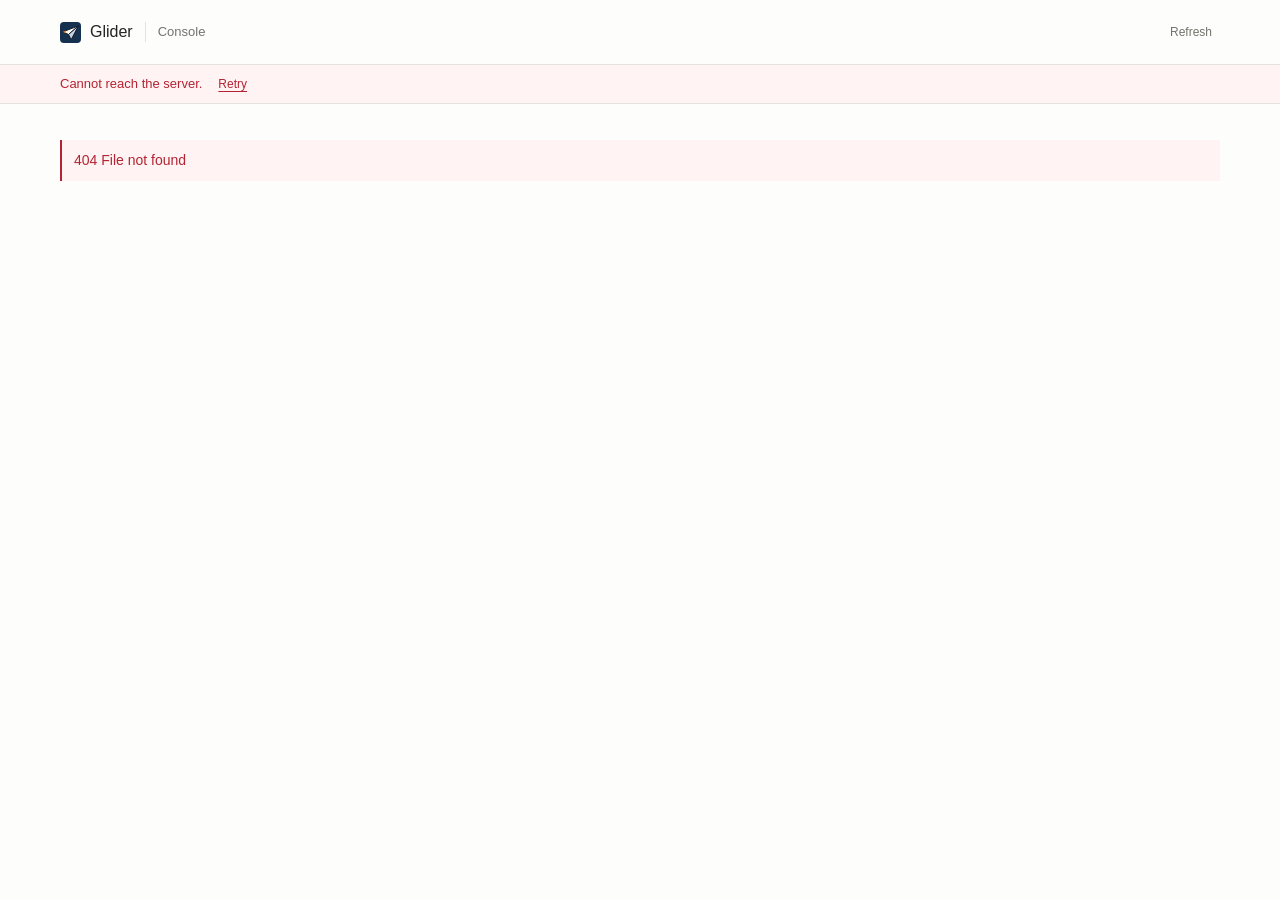
==== commit aaeef52f: "refactor: refine console as a focused database tool" ====
--- a/src/server/console.html
+++ b/src/server/console.html
@@ -5,20 +5,21 @@
 <meta name="viewport" content="width=device-width, initial-scale=1">
 <meta name="color-scheme" content="light dark">
 <title>Glider Console</title>
+<link rel="icon" href="[data-uri]">
 <style>
 :root {
   color-scheme: light dark;
-  --bg: #f7f8fa; --surface: #fff; --subtle: #f1f3f5; --border: #dce0e5;
-  --ink: #20252c; --muted: #626b77; --orange: #a8480a; --active: #fff3e9;
-  --success: #24834c; --danger: #b42332; --error-bg: #fff1f2;
-  --sans: -apple-system, BlinkMacSystemFont, "Segoe UI", sans-serif;
-  --mono: ui-monospace, SFMono-Regular, Menlo, Consolas, monospace;
+  --bg: #fdfdfc; --surface: #fdfdfc; --subtle: #f4f4f2; --border: #e2e2de;
+  --ink: #242522; --muted: #72736c; --orange: #b94f0c;
+  --danger: #b42332; --error-bg: #fff4f3;
+  --sans: ui-sans-serif, -apple-system, "Segoe UI", Roboto, Helvetica, Arial, sans-serif;
+  --mono: ui-monospace, "SF Mono", "IBM Plex Mono", Menlo, Consolas, monospace;
 }
 @media (prefers-color-scheme: dark) {
   :root {
-    --bg: #14171b; --surface: #1c2026; --subtle: #252a32; --border: #373e48;
-    --ink: #edf0f4; --muted: #a6afbd; --orange: #f09b60; --active: #34271f;
-    --success: #6bc591; --danger: #ff939e; --error-bg: #342229;
+    --bg: #171816; --surface: #171816; --subtle: #20211e; --border: #343530;
+    --ink: #e7e8e2; --muted: #a0a298; --orange: #ef8b45;
+    --danger: #ff939e; --error-bg: #2c1e1e;
   }
 }
 * { box-sizing: border-box; }
@@ -29,138 +30,163 @@
 button:disabled { cursor: default; opacity: .55; }
 :focus-visible { outline: 2px solid var(--orange); outline-offset: 3px; }
 a { color: inherit; }
-.wrap { max-width: 1184px; margin: auto; padding: 0 32px; min-width: 0; }
-header { background: var(--surface); border-bottom: 1px solid var(--border); }
-.topbar { min-height: 72px; display: flex; align-items: center; gap: 24px; }
-.brand { font-size: 22px; font-weight: 700; letter-spacing: -.8px; text-decoration: none; }
-.health { display: flex; gap: 7px; align-items: center; color: var(--muted); font-size: 12px; white-space: nowrap; }
-.dot { width: 7px; height: 7px; border-radius: 50%; background: var(--danger); }
-.dot.ok { background: var(--success); }
+.wrap { max-width: 1240px; margin: auto; padding: 0 40px; min-width: 0; }
+header { border-bottom: 1px solid var(--border); }
+.topbar { min-height: 64px; display: flex; align-items: center; gap: 24px; }
+.brand { display: inline-flex; align-items: center; gap: 9px; font-size: 16px; font-weight: 400; text-decoration: none; }
+.brand svg { width: 21px; height: 21px; }
+.brand-label { border-left: 1px solid var(--border); padding-left: 12px; margin-left: 3px; color: var(--muted); font-size: 13px; }
 .collection-picker { margin-left: auto; min-width: 0; max-width: 340px; }
-.collection-picker select { max-width: 100%; min-width: 180px; }
+.collection-picker select { max-width: 100%; min-width: 180px; font: 12px var(--mono); }
 #single-info { color: var(--muted); font-size: 12px; }
-main { padding-top: 28px !important; padding-bottom: 64px !important; }
-.tabs { display: flex; gap: 24px; border-bottom: 1px solid var(--border); margin-bottom: 28px; }
-.tabs button { padding: 0 2px 13px; background: none; border: 0; border-bottom: 2px solid transparent; color: var(--muted); font-weight: 600; }
-.tabs button[aria-selected="true"] { color: var(--orange); border-bottom-color: var(--orange); }
+.connection-notice { color: var(--danger); background: var(--error-bg); border-bottom: 1px solid var(--border); }
+.connection-notice .wrap { display: flex; align-items: center; gap: 16px; padding-top: 9px; padding-bottom: 9px; font-size: 13px; }
+.connection-notice button { color: inherit; }
+main { padding-top: 24px !important; padding-bottom: 64px !important; }
+.tabs { display: flex; gap: 28px; border-bottom: 1px solid var(--border); margin-bottom: 28px; }
+.tabs button { padding: 0 0 12px; background: none; border: 0; border-bottom: 2px solid transparent; color: var(--muted); font-weight: 500; }
+.tabs button[aria-selected="true"] { color: var(--ink); border-bottom-color: var(--orange); }
 h1, h2, h3, p { margin: 0; }
-h1 { font-size: 22px; letter-spacing: -.5px; line-height: 1.3; }
-h2 { font-size: 16px; letter-spacing: -.2px; }
-h3 { font-size: 13px; margin: 22px 0 8px; }
-.page-head { display: flex; justify-content: space-between; align-items: center; gap: 16px; margin-bottom: 20px; }
-.page-head p { margin-top: 5px; }
+h1 { font-size: 20px; font-weight: 500; }
+h2 { font-size: 16px; font-weight: 500; }
+h3 { font-size: 12px; font-weight: 500; margin: 24px 0 8px; }
+.page-head { display: flex; justify-content: flex-end; align-items: center; margin-bottom: 20px; }
 .muted, .hint { color: var(--muted); }
 .hint { font-size: 12px; }
-.btn { display: inline-flex; align-items: center; justify-content: center; gap: 7px; min-height: 36px; padding: 7px 12px; border: 1px solid var(--border); border-radius: 7px; background: var(--surface); color: var(--ink); font-weight: 600; white-space: nowrap; }
+.btn { display: inline-flex; align-items: center; justify-content: center; gap: 7px; min-height: 34px; padding: 6px 12px; border: 1px solid var(--border); border-radius: 4px; background: var(--surface); color: var(--ink); font-weight: 500; white-space: nowrap; }
 .btn:hover:not(:disabled) { background: var(--subtle); }
-.btn.primary { background: var(--orange); border-color: var(--orange); color: var(--surface); }
-@media (prefers-color-scheme: dark) { .btn.primary { color: #20160f; } }
+.btn.primary { background: var(--orange); border-color: var(--orange); color: #fff; }
+@media (prefers-color-scheme: dark) { .btn.primary { color: #21170f; } }
 .btn.primary:hover:not(:disabled) { filter: brightness(.94); background: var(--orange); }
 .btn.danger { color: var(--danger); }
-.btn.small { min-height: 30px; padding: 4px 9px; font-size: 12px; }
+.btn.small { min-height: 28px; padding: 3px 8px; font-size: 12px; }
 .link { border: 0; background: none; padding: 0; color: var(--muted); font-size: 12px; text-decoration: underline; text-underline-offset: 3px; }
-input, select, textarea { border: 1px solid var(--border); border-radius: 6px; background: var(--surface); color: var(--ink); padding: 8px 10px; min-width: 0; }
-textarea { width: 100%; resize: vertical; font: 13px/1.6 var(--mono); min-height: 100px; }
+#refresh { border: 0; color: var(--muted); }
+input, select, textarea { border: 1px solid var(--border); border-radius: 4px; background: var(--surface); color: var(--ink); padding: 7px 10px; min-width: 0; }
+textarea { width: 100%; resize: vertical; font: 12px/1.6 var(--mono); min-height: 96px; }
 input::placeholder, textarea::placeholder { color: var(--muted); opacity: 1; }
 .field { display: grid; gap: 6px; margin-bottom: 16px; }
-.field label { font-size: 12px; font-weight: 600; }
-.panel { background: var(--surface); border: 1px solid var(--border); border-radius: 8px; padding: 20px; }
-.search-panel { margin-bottom: 24px; }
-.search-heading { display: flex; justify-content: space-between; align-items: center; margin-bottom: 12px; }
-.segment { display: flex; border: 1px solid var(--border); border-radius: 6px; padding: 3px; background: var(--subtle); }
-.segment button { border: 0; border-radius: 4px; padding: 4px 12px; color: var(--muted); background: none; font-size: 12px; }
-.segment button[aria-pressed="true"] { background: var(--surface); color: var(--orange); }
-#query-text { font: 17px/1.5 var(--sans); min-height: 56px; height: 56px; padding: 14px; }
-.options { display: flex; align-items: center; gap: 20px; flex-wrap: wrap; margin-top: 16px; }
-.options .primary { margin-left: auto; }
-.inline-field, .check { display: flex; align-items: center; gap: 8px; font-size: 12px; }
-.inline-field input { width: 68px; font-family: var(--mono); }
-.check input { width: 15px; height: 15px; margin: 0; accent-color: var(--muted); }
+.field label { font-size: 12px; font-weight: 500; }
+.panel { padding: 0; }
+.search-panel { margin-bottom: 28px; }
+.search-heading { display: flex; justify-content: space-between; align-items: center; gap: 12px; margin-bottom: 12px; }
+.query-mode { display: flex; gap: 12px; }
+.query-mode button { border: 0; padding: 0; color: var(--muted); background: none; font-size: 12px; }
+.query-mode button[aria-pressed="true"] { color: var(--ink); text-decoration: underline; text-underline-offset: 4px; }
+.query-input { display: flex; align-items: flex-start; gap: 8px; }
+.query-input > div { flex: 1; min-width: 0; margin: 0; }
+#query-text, #query-vector { min-height: 38px; height: 38px; padding: 8px 10px; resize: none; max-height: 240px; overflow-y: auto; }
+#query-text { font: 14px/20px var(--sans); }
+#query-vector { font: 12px/20px var(--mono); }
+#run-query { min-height: 38px; padding: 8px 20px; }
+#embedding-hint { margin-top: 8px; }
+.options { display: flex; align-items: center; gap: 20px; flex-wrap: wrap; margin-top: 12px; color: var(--muted); }
+.inline-field, .check { display: flex; align-items: center; gap: 7px; font-size: 12px; }
+.inline-field input { width: 60px; padding: 3px 6px; font: 12px var(--mono); }
+.check input { width: 13px; height: 13px; margin: 0; accent-color: var(--muted); }
 .filter { font-size: 12px; }
 summary { cursor: pointer; color: var(--muted); width: fit-content; font-size: 12px; padding: 5px 0; }
 summary:hover { color: var(--ink); }
 .filter[open] { flex-basis: 100%; }
 .filter .field { margin: 8px 0 0; }
-.badge, .chip { display: inline-block; border: 1px solid var(--border); background: var(--subtle); border-radius: 4px; padding: 2px 6px; font-size: 11px; color: var(--muted); max-width: 100%; overflow-wrap: anywhere; }
-.badge { margin-left: 5px; }
-.error { color: var(--danger); background: var(--error-bg); border: 1px solid var(--border); border-radius: 6px; padding: 10px 12px; margin: 12px 0; overflow-wrap: anywhere; }
-.empty { text-align: center; padding: 48px 20px; color: var(--muted); }
-.empty strong { display: block; color: var(--ink); font-weight: 600; margin-bottom: 5px; }
-.empty p { font-size: 13px; }
-#query-summary { font-weight: 600; }
-#query-timing { margin-top: 3px; }
-.results-head { margin-bottom: 14px; }
-.result { display: grid; grid-template-columns: 24px minmax(0,1fr) 100px; gap: 12px; padding: 16px 20px; border-bottom: 1px solid var(--border); }
-.result:last-child { border-bottom: 0; }
-.result-list { border: 1px solid var(--border); border-radius: 8px; background: var(--surface); overflow: hidden; }
+.badge { margin-left: 5px; font-size: 11px; color: var(--muted); }
+.error { color: var(--danger); background: var(--error-bg); border-left: 2px solid var(--danger); padding: 10px 12px; margin: 12px 0; overflow-wrap: anywhere; }
+.empty { padding: 36px 0; color: var(--muted); font-size: 13px; }
+.empty strong { font-weight: 400; }
+.empty p { margin-top: 4px; font-size: 12px; }
+.results-head { color: var(--muted); font-size: 12px; margin-bottom: 16px; }
+.result-list { width: 100%; table-layout: fixed; }
+.result-list th:first-child { width: 36px; }
+.result-list th:nth-child(3) { width: 108px; text-align: right; }
+.result-list th:last-child { width: 96px; text-align: right; }
+.result-list td { padding-top: 18px; padding-bottom: 18px; }
+.result-list th, .result-list td { padding-left: 12px; padding-right: 12px; }
+.result-list th:first-child, .result-list td:first-child { padding-left: 0; }
+.result-list th:last-child, .result-list td:last-child { padding-right: 0; }
 .rank { color: var(--muted); font: 12px/1.8 var(--mono); }
 .hit-text { white-space: pre-wrap; overflow-wrap: anywhere; font-size: 14px; line-height: 1.6; }
 .clamped { display: -webkit-box; -webkit-line-clamp: 3; -webkit-box-orient: vertical; overflow: hidden; }
-.chips { display: flex; gap: 6px; flex-wrap: wrap; margin: 8px 0; }
-.hit-footer { display: flex; align-items: center; gap: 14px; flex-wrap: wrap; }
-.hit-footer details[open] { flex-basis: 100%; }
-.id { color: var(--muted); font: 11px/1.6 var(--mono); overflow-wrap: anywhere; }
-.score { text-align: right; font: 13px/1.8 var(--mono); }
-.score small { display: block; color: var(--muted); font: 11px var(--sans); }
-pre { margin: 8px 0 0; padding: 12px; border: 1px solid var(--border); border-radius: 6px; background: var(--subtle); font: 12px/1.6 var(--mono); white-space: pre-wrap; overflow-wrap: anywhere; }
+.metadata { display: block; margin: 6px 0; color: var(--muted); font-size: 12px; white-space: nowrap; overflow: hidden; text-overflow: ellipsis; }
+#point-metadata .metadata { white-space: normal; overflow-wrap: anywhere; }
+.hit-footer { margin-top: 6px; }
+.raw-toggle { border: 0; background: none; color: var(--muted); padding: 0; font-size: 11px; }
+.raw-toggle:hover { color: var(--ink); text-decoration: underline; text-underline-offset: 3px; }
+.id { color: var(--muted); font: 12px/1.8 var(--mono); overflow-wrap: anywhere; font-variant-numeric: tabular-nums; }
+.result-list .id { text-align: right; }
+.score { text-align: right; font: 12px/1.8 var(--mono); font-variant-numeric: tabular-nums; }
+pre { margin: 8px 0 0; padding: 12px; border: 1px solid var(--border); border-radius: 3px; background: var(--subtle); font: 12px/1.6 var(--mono); white-space: pre-wrap; overflow-wrap: anywhere; }
 .profile { margin-top: 16px; }
-.table-wrap { overflow: auto; border: 1px solid var(--border); border-radius: 8px; background: var(--surface); }
+.table-wrap { overflow: auto; }
 table { border-collapse: collapse; width: 100%; text-align: left; font-size: 13px; }
-th { color: var(--muted); font-size: 11px; font-weight: 600; background: var(--subtle); white-space: nowrap; }
-th, td { padding: 12px 16px; border-bottom: 1px solid var(--border); vertical-align: top; }
-tr:last-child td { border-bottom: 0; }
-#scan-results table { min-width: 660px; table-layout: fixed; }
-#scan-results th:first-child { width: 180px; }
-#scan-results th:last-child { width: 240px; }
-.table-wrap .chips { margin: 0; gap: 4px; }
+th { color: var(--muted); font-size: 11px; font-weight: 500; white-space: nowrap; }
+th, td { padding: 12px; border-bottom: 1px solid var(--border); vertical-align: top; }
+th:first-child, td:first-child { padding-left: 0; }
+th:last-child, td:last-child { padding-right: 0; }
+#scan-results table { min-width: 620px; table-layout: fixed; }
+#scan-results th:first-child { width: 100px; }
+#scan-results th:last-child { width: 260px; }
+.table-wrap .metadata { margin: 0; }
 #collections-table { min-width: 560px; }
 .point-row { cursor: pointer; }
 .point-row:hover { background: var(--subtle); }
 .point-link { font: 12px var(--mono); border: 0; padding: 0; background: none; color: var(--ink); text-decoration: underline; text-underline-offset: 3px; }
-.preview { display: -webkit-box; -webkit-line-clamp: 2; -webkit-box-orient: vertical; overflow: hidden; overflow-wrap: anywhere; }
-.scan-toolbar { margin: 0 0 18px; }
+.preview { display: -webkit-box; -webkit-line-clamp: 2; -webkit-box-orient: vertical; overflow: hidden; overflow-wrap: anywhere; line-height: 1.6; }
+.scan-toolbar { margin: 0 0 20px; }
 .scan-footer { display: flex; justify-content: space-between; align-items: center; gap: 16px; margin-top: 16px; }
-.status { margin-top: 28px; border-top: 1px solid var(--border); padding-top: 14px; }
+.status { margin-top: 32px; border-top: 1px solid var(--border); padding-top: 12px; }
 .stats { display: grid; grid-template-columns: repeat(6,minmax(0,1fr)); gap: 16px; margin: 12px 0; }
 .stat { min-width: 0; }
 .stat span, .stat small { display: block; color: var(--muted); font-size: 11px; }
 .stat strong { display: block; margin: 4px 0; font: 13px var(--mono); overflow-wrap: anywhere; }
-.status-meta { display: flex; gap: 20px; flex-wrap: wrap; margin-bottom: 12px; }
-#auth { max-width: 420px; margin: 60px auto; padding: 28px; }
+.status-meta { display: flex; gap: 20px; flex-wrap: wrap; margin: 16px 0 12px; }
+#auth { max-width: 420px; margin: 60px auto; }
 #auth p { margin: 10px 0 22px; }
 .actions { display: flex; gap: 8px; align-items: center; flex-wrap: wrap; }
 .session { display: flex; justify-content: flex-end; margin-top: 24px; }
-dialog { color: var(--ink); background: var(--surface); border: 1px solid var(--border); border-radius: 8px; width: min(440px,calc(100% - 32px)); padding: 24px; max-height: calc(100dvh - 32px); overflow: auto; }
-dialog::backdrop { background: rgba(0,0,0,.3); }
+dialog { color: var(--ink); background: var(--surface); border: 1px solid var(--border); border-radius: 4px; width: min(440px,calc(100% - 32px)); padding: 24px; max-height: calc(100dvh - 32px); overflow: auto; }
+dialog::backdrop { background: rgba(0,0,0,.25); }
 .dialog-head { display: flex; justify-content: space-between; align-items: center; gap: 16px; margin-bottom: 20px; }
 #point-detail { margin: 0 0 0 auto; height: 100dvh; max-height: 100dvh; width: min(480px,100%); max-width: 100%; border-radius: 0; border-width: 0 0 0 1px; }
 .skip { position: absolute; left: -999px; top: 8px; padding: 8px; background: var(--surface); z-index: 10; }
 .skip:focus { left: 8px; }
 .sr-only { position: absolute; width: 1px; height: 1px; overflow: hidden; clip-path: inset(50%); white-space: nowrap; }
 @media (max-width: 760px) {
-  .wrap { padding: 0 20px; } .topbar { gap: 14px; flex-wrap: wrap; padding-top: 14px; padding-bottom: 14px; }
+  .wrap { padding: 0 24px; } .topbar { gap: 14px; flex-wrap: wrap; padding-top: 12px; padding-bottom: 12px; }
   .collection-picker { order: 3; flex-basis: 100%; max-width: none; }
   .collection-picker select { width: 100%; } #refresh { margin-left: auto; }
-  main { padding-top: 22px !important; } .stats { grid-template-columns: repeat(3,minmax(0,1fr)); }
+  main { padding-top: 20px !important; } .stats { grid-template-columns: repeat(3,minmax(0,1fr)); }
 }
 @media (max-width: 480px) {
-  .wrap { padding: 0 16px; } .panel { padding: 16px; } .tabs { gap: 22px; }
-  .options { gap: 12px 16px; } .options .primary { width: 100%; margin-left: 0; }
-  .result { grid-template-columns: 18px minmax(0,1fr) 74px; gap: 8px; padding: 16px 12px; }
-  .page-head { align-items: flex-start; } .page-head p { font-size: 12px; }
+  .wrap { padding: 0 16px; } .topbar { padding-top: 12px; padding-bottom: 12px; } .tabs { gap: 24px; margin-bottom: 24px; }
+  .options { gap: 10px 16px; }
+  .search-heading { align-items: flex-start; } #query-context { max-width: 230px; }
+  #run-query { padding: 8px 12px; }
+  .result-list th:first-child { width: 22px; }
+  .result-list th:nth-child(3) { width: 66px; }
+  .result-list th:last-child { width: 34px; }
+  .result-list th, .result-list td { padding-left: 5px; padding-right: 5px; }
+  .result-list th { font-size: 10px; }
+  .result-list .hit-text { font-size: 13px; }
+  .result-list .metadata { font-size: 11px; }
   .scan-footer { align-items: flex-start; } .stats { grid-template-columns: repeat(2,minmax(0,1fr)); }
-  #auth { margin: 28px auto; } .health { font-size: 11px; }
+  #collections-table { min-width: 0; }
+  #collections-table th, #collections-table td { font-size: 10px; padding-left: 5px; padding-right: 5px; }
+  #collections-table th:first-child, #collections-table td:first-child { padding-left: 0; }
+  #collections-table th:last-child, #collections-table td:last-child { padding-right: 0; }
+  #collections-table .point-link { font-size: 11px; overflow-wrap: anywhere; }
+  #collections-table .btn { font-size: 11px; padding: 3px 5px; }
+  #auth { margin: 28px auto; }
 }
 </style>
 </head>
 <body>
 <a class="skip" href="#main">Skip to content</a>
 <header><div class="wrap topbar">
-  <a class="brand" href="console">Glider</a>
-  <span class="health" role="status"><span id="health-dot" class="dot" aria-hidden="true"></span><span id="health-label">Unavailable</span></span>
+  <a class="brand" href="console"><svg aria-hidden="true" viewBox="0 0 32 32"><rect width="32" height="32" rx="6" fill="#16304F"/><path d="M4 15 28 6 13 19Z" fill="#FFFDF8" stroke="#0E1B2C" stroke-width="1.5" stroke-linejoin="round"/><path d="M13 19 28 6 17 27Z" fill="#C9D2DC" stroke="#0E1B2C" stroke-width="1.5" stroke-linejoin="round"/><path d="M4 15 9 13.2 8.2 17Z" fill="#F07A1A"/></svg><span>Glider</span><span class="brand-label">Console</span></a>
   <div class="collection-picker"><label class="sr-only" for="collection-select">Collection</label><select id="collection-select" hidden></select><span id="single-info" hidden>Single collection</span></div>
-  <button id="refresh" class="btn small" type="button" aria-label="Refresh server and collection status">↻ Refresh</button>
+  <button id="refresh" class="btn small" type="button" aria-label="Refresh server and collection status">Refresh</button>
 </div></header>
+<div id="connection-notice" class="connection-notice" role="alert" hidden><div class="wrap"><span>Cannot reach the server.</span><button id="retry" class="link" type="button">Retry</button></div></div>
 <main id="main" class="wrap">
   <section id="auth" class="panel" hidden aria-labelledby="auth-title">
     <h1 id="auth-title">Connect to Glider</h1><p class="muted">Enter this server's API token. It stays in this browser tab's session storage.</p>
@@ -176,37 +202,34 @@
       <button id="tab-collections" type="button" role="tab" data-view="collections" aria-controls="collections" aria-selected="false" tabindex="-1">Collections</button>
     </nav>
     <section id="search" role="tabpanel" aria-labelledby="tab-search">
-      <div class="page-head"><div><h1>Search</h1><p class="muted">Find the points closest to your query.</p></div></div>
       <form id="query-form" class="panel search-panel">
-        <div class="search-heading"><span id="query-context" class="hint"></span><div id="query-mode" class="segment" aria-label="Query input mode" hidden><button type="button" data-query-mode="text" aria-pressed="true">Text</button><button type="button" data-query-mode="vector" aria-pressed="false">Vector</button></div></div>
-        <div id="query-text-field"><label class="sr-only" for="query-text">Search text</label><textarea id="query-text" placeholder="Search in plain language…" maxlength="32768" rows="1" disabled></textarea></div>
-        <div id="query-vector-field" class="field"><label for="query-vector">Vector JSON array</label><textarea id="query-vector" placeholder="[0.1, 0.2, 0.3]" spellcheck="false" required></textarea></div>
+        <div class="search-heading"><span id="query-context" class="hint"></span><div id="query-mode" class="query-mode" aria-label="Query input mode" hidden><button type="button" data-query-mode="text" aria-pressed="true">Text</button><button type="button" data-query-mode="vector" aria-pressed="false">Vector</button></div></div>
+        <div class="query-input"><div id="query-text-field"><label class="sr-only" for="query-text">Search text</label><textarea id="query-text" placeholder="Search in plain language…" maxlength="32768" rows="1" disabled></textarea></div>
+        <div id="query-vector-field" class="field"><label class="sr-only" for="query-vector">Vector JSON array</label><textarea id="query-vector" placeholder="[0.1, 0.2, 0.3]" spellcheck="false" rows="1" required></textarea></div><button id="run-query" class="btn primary" type="submit">Search</button></div>
         <p id="embedding-hint" class="hint">Enable text search on this server with GLIDER_EMBED_PROVIDER.</p>
         <div class="options">
           <label class="inline-field" for="query-k">k <input id="query-k" type="number" min="1" max="1000" step="1" value="10" required></label>
           <label class="check" for="query-exact"><input id="query-exact" type="checkbox">Exact</label>
           <label class="check" for="query-metadata"><input id="query-metadata" type="checkbox" checked>Include metadata</label>
           <details class="filter"><summary>Filter <span id="query-filter-badge" class="badge" hidden>Set</span></summary><div class="field"><label for="query-filter">Filter JSON (optional)</label><textarea id="query-filter" placeholder='{"category":"guide"}' spellcheck="false"></textarea></div></details>
-          <button id="run-query" class="btn primary" type="submit">Search</button>
         </div><p id="query-error" class="error" role="alert" hidden></p>
       </form>
-      <div id="query-empty" class="empty"><strong>Your data, one query away</strong><p>Enter a query to find relevant points. Press / to focus the input.</p></div>
-      <div id="query-output" hidden><div class="results-head" role="status"><p id="query-summary"></p><p id="query-timing" class="hint"></p><p id="query-sequence" class="hint"></p></div><div id="query-results"></div><details id="query-profile" class="profile" hidden><summary>Profile</summary><pre id="profile-json"></pre></details></div>
+      <div id="query-empty" class="empty"><strong>No query yet.</strong></div>
+      <div id="query-output" hidden><div class="results-head" role="status"><p id="query-summary"></p></div><div id="query-results"></div><details id="query-profile" class="profile" hidden><summary>Profile</summary><pre id="profile-json"></pre></details></div>
     </section>
     <section id="browse" role="tabpanel" aria-labelledby="tab-browse" hidden>
-      <div class="page-head"><div><h1>Browse</h1><p class="muted">Points in ID order. Select a row to inspect it.</p></div></div>
       <form id="scan-form" class="options scan-toolbar">
         <label class="inline-field" for="scan-limit">Page size <input id="scan-limit" type="number" min="1" max="10000" step="1" value="25" required></label>
         <label class="check" for="scan-metadata"><input id="scan-metadata" type="checkbox" checked>Include metadata</label>
         <details class="filter"><summary>Filter <span id="scan-filter-badge" class="badge" hidden>Set</span></summary><div class="field"><label for="scan-filter">Filter JSON (optional)</label><textarea id="scan-filter" placeholder='{"category":"guide"}' spellcheck="false"></textarea></div></details>
         <button id="run-scan" class="btn" type="submit">Browse points</button>
       </form><p id="scan-error" class="error" role="alert" hidden></p>
-      <div id="scan-results"><div class="empty"><strong>Explore your collection</strong><p>Browse points to see their metadata and vectors.</p></div></div>
-      <div class="scan-footer"><span id="scan-count" class="hint" role="status"></span><button id="scan-next" class="btn small" type="button" hidden>Next page →</button></div>
+      <div id="scan-results"><div class="empty"><strong>No points loaded.</strong></div></div>
+      <div class="scan-footer"><span id="scan-count" class="hint" role="status"></span><button id="scan-next" class="btn small" type="button" hidden>Next page</button></div>
       <p class="hint" style="margin-top:12px">Each page reads the current collection; writes can change later pages.</p>
     </section>
     <section id="collections" role="tabpanel" aria-labelledby="tab-collections" hidden>
-      <div class="page-head"><div><h1>Collections</h1><p class="muted">Manage the spaces that hold your vectors.</p></div><button id="new-collection" class="btn primary" type="button">New collection</button></div>
+      <div class="page-head"><button id="new-collection" class="btn primary" type="button">New collection</button></div>
       <div id="collection-list"></div>
       <div class="status-meta hint"><span id="collection-count"></span><span id="open-count"></span></div>
     </section>
@@ -214,7 +237,7 @@
     <div class="session"><button class="link forget-token" type="button" hidden>Forget token</button></div>
   </div>
 </main>
-<dialog id="point-detail" aria-labelledby="point-title"><div class="dialog-head"><h2 id="point-title">Point detail</h2><button class="btn small" type="button" data-close="point-detail" aria-label="Close point detail">Close</button></div><p id="point-id" class="id"></p><h3>Metadata</h3><div id="point-metadata"></div><h3>Vector</h3><p id="vector-caption" class="hint">Preview of the first 16 values.</p><pre id="point-vector"></pre><div class="actions" style="margin-top:16px"><button id="use-vector" class="btn" type="button" disabled>Use vector in query →</button></div><details class="profile"><summary>Raw JSON (vector preview)</summary><pre id="point-json"></pre></details><p id="point-error" class="error" role="alert" hidden></p></dialog>
+<dialog id="point-detail" aria-labelledby="point-title"><div class="dialog-head"><h2 id="point-title">Point detail</h2><button class="btn small" type="button" data-close="point-detail" aria-label="Close point detail">Close</button></div><p id="point-id" class="id"></p><h3>Metadata</h3><div id="point-metadata"></div><h3>Vector</h3><p id="vector-caption" class="hint">First 16 values.</p><pre id="point-vector"></pre><div class="actions" style="margin-top:16px"><button id="use-vector" class="btn" type="button" disabled>Use vector in query</button></div><details class="profile"><summary>Raw JSON (vector preview)</summary><pre id="point-json"></pre></details><p id="point-error" class="error" role="alert" hidden></p></dialog>
 <dialog id="create-dialog" aria-labelledby="create-title"><div class="dialog-head"><h2 id="create-title">New collection</h2><button class="btn small" type="button" data-close="create-dialog">Cancel</button></div><form id="create-form"><div class="field"><label for="create-name">Name</label><input id="create-name" required pattern="[a-z0-9][a-z0-9-]{0,62}" maxlength="63" placeholder="my-collection"><span class="hint">Lowercase letters, numbers and hyphens. Start with a letter or number.</span></div><div class="field"><label for="create-dimensions">Dimensions</label><input id="create-dimensions" type="number" min="1" step="1" required placeholder="384"></div><div class="field"><label for="create-metric">Distance metric</label><select id="create-metric"><option value="cosine">Cosine</option><option value="squared_euclidean">Squared Euclidean</option><option value="manhattan">Manhattan</option></select></div><button id="create-submit" class="btn primary" type="submit">Create collection</button><p id="create-error" class="error" role="alert" hidden></p></form></dialog>
 <dialog id="delete-dialog" aria-labelledby="delete-title"><div class="dialog-head"><h2 id="delete-title">Delete collection</h2><button class="btn small" type="button" data-close="delete-dialog">Cancel</button></div><p id="delete-description" class="muted"></p><form id="delete-form" style="margin-top:20px"><div class="field"><label for="delete-name">Type the collection name to confirm</label><input id="delete-name" autocomplete="off" required></div><button id="delete-submit" class="btn danger" type="submit">Delete collection</button><p id="delete-error" class="error" role="alert" hidden></p></form></dialog>
 <script>
@@ -242,7 +265,8 @@
   }
   function empty(title, message) {
     const node = el('div', 'empty');
-    node.append(el('strong', '', title), el('p', '', message));
+    node.append(el('strong', '', title));
+    if (message) node.append(el('p', '', message));
     return node;
   }
   async function busy(id, label, work) {
@@ -289,15 +313,23 @@
     $('single-info').hidden = true;
     error('auth-error', message);
   }
+  function unreachable() {
+    $('connection-notice').hidden = false;
+    const err = Error('Cannot reach the server.');
+    err.unreachable = true;
+    return err;
+  }
   async function api(path, options = {}) {
     const headers = {
       ...(options.body ? {'Content-Type': 'application/json'} : {}),
       ...(state.token ? {Authorization: 'Bearer ' + state.token} : {})
     };
-    let response;
-    try { response = await fetch(path, {...options, headers, cache: 'no-store'}); }
-    catch { throw Error('Cannot reach this server. Check the connection and refresh.'); }
-    const raw = await response.text();
+    let response, raw;
+    try {
+      response = await fetch(path, {...options, headers, cache: 'no-store'});
+      raw = await response.text();
+    } catch { throw unreachable(); }
+    if (response.status >= 500) throw unreachable();
     let data;
     try { data = raw ? parseApiJson(raw) : null; } catch { data = raw; }
     if (!response.ok) {
@@ -308,6 +340,10 @@
     }
     return data;
   }
+  function growInput(input) {
+    input.style.height = '38px';
+    input.style.height = Math.max(38, input.scrollHeight + 2) + 'px';
+  }
   function queryMode(mode) {
     state.queryMode = mode;
     const text = mode === 'text';
@@ -317,6 +353,7 @@
     $('query-vector-field').hidden = text;
     $('query-vector').disabled = text;
     $('query-vector').required = !text;
+    growInput($(text ? 'query-text' : 'query-vector'));
     for (const button of document.querySelectorAll('[data-query-mode]')) {
       button.setAttribute('aria-pressed', String(button.dataset.queryMode === mode));
     }
@@ -337,6 +374,7 @@
       button.tabIndex = active ? 0 : -1;
       $(button.dataset.view).hidden = !active;
     }
+    if (view === 'search') growInput($(state.queryMode === 'text' ? 'query-text' : 'query-vector'));
   }
   function clearCollectionData() {
     state.revision++;
@@ -347,7 +385,7 @@
     $('point-detail').close();
     $('query-output').hidden = true;
     $('query-empty').hidden = false;
-    $('scan-results').replaceChildren(empty('Explore your collection', 'Browse points to see their metadata and vectors.'));
+    $('scan-results').replaceChildren(empty('No points loaded.'));
     $('scan-count').textContent = '';
     $('scan-next').hidden = true;
     $('collection-status').replaceChildren();
@@ -382,7 +420,7 @@
     const revision = state.revision;
     error('collection-error');
     if (state.mode === 'multi' && !state.selected) {
-      $('collection-status').replaceChildren(empty('No collection selected', 'Create a collection to start searching.'));
+      $('collection-status').replaceChildren(empty('No collection selected.'));
       collectionContext();
       return;
     }
@@ -397,7 +435,7 @@
         renderCollections();
       }
       collectionContext();
-    } catch (err) { if (revision === state.revision) error('collection-error', err.message); }
+    } catch (err) { if (revision === state.revision) error('collection-error', err.unreachable ? '' : err.message); }
   }
   function table(headers, rows, id) {
     const wrap = el('div', 'table-wrap');
@@ -416,13 +454,26 @@
     td.append(content instanceof Node ? content : document.createTextNode(format(content)));
     return td;
   }
-  function chips(metadata) {
-    const node = el('div', 'chips');
-    for (const [key, value] of Object.entries(metadata || {})) {
-      if (key === 'text') continue;
-      const chip = el('span', 'chip', key + ': ' + value);
-      node.append(chip);
-    }
+  function rawJson(value, label = 'Raw JSON') {
+    const host = el('div', 'hit-footer');
+    const button = el('button', 'raw-toggle', label), json = el('pre', '', pretty(value));
+    button.type = 'button';
+    button.setAttribute('aria-expanded', 'false');
+    json.hidden = true;
+    button.addEventListener('click', () => {
+      json.hidden = !json.hidden;
+      button.setAttribute('aria-expanded', String(!json.hidden));
+    });
+    host.append(button, json);
+    return host;
+  }
+  function metadataLine(metadata) {
+    const entries = Object.entries(metadata || {}).filter(([key]) => key !== 'text');
+    const label = metadata?.source && metadata?.section
+      ? metadata.source + ' › ' + metadata.section
+      : entries.map(([key, value]) => key + ' ' + value).join(' · ');
+    const node = el('span', 'metadata', label);
+    node.title = label;
     return node;
   }
   function renderCollections() {
@@ -437,10 +488,10 @@
       picker.append(option);
     }
     picker.value = state.selected || '';
-    $('collection-count').textContent = state.collections.length + ' collections';
+    $('collection-count').textContent = state.collections.length + (state.collections.length === 1 ? ' collection' : ' collections');
     $('open-count').textContent = state.collections.filter(c => c.open).length + ' open';
     if (!state.collections.length) {
-      $('collection-list').replaceChildren(empty('A fresh start', 'Create your first collection to store and search vectors.'));
+      $('collection-list').replaceChildren(empty('No collections.'));
       return;
     }
     const rows = state.collections.map(collection => {
@@ -458,7 +509,7 @@
         error('delete-error');
         $('delete-dialog').showModal();
       });
-      row.append(cell(select), cell(collection.dimensions, 'id'), cell(metricName(collection.metric)), cell(el('span', 'chip', collection.open ? 'Open' : 'Idle')), cell(remove));
+      row.append(cell(select), cell(collection.dimensions, 'id'), cell(metricName(collection.metric)), cell(el('span', 'muted', collection.open ? 'Open' : 'Idle')), cell(remove));
       return row;
     });
     $('collection-list').replaceChildren(table(['Name', 'Dimensions', 'Metric', 'State', ''], rows, 'collections-table'));
@@ -476,8 +527,7 @@
       error('global-error');
       let healthy = false;
       try { healthy = (await fetch('healthz', {cache: 'no-store'})).ok; } catch {}
-      $('health-label').textContent = healthy ? 'Healthy' : 'Unavailable';
-      $('health-dot').classList.toggle('ok', healthy);
+      $('connection-notice').hidden = healthy;
       try {
         let listing;
         try { listing = await api('v1/collections'); }
@@ -513,7 +563,7 @@
         for (const button of document.querySelectorAll('.session .forget-token')) button.hidden = !state.token;
         collectionContext();
         if (state.mode === 'multi') await loadStatus();
-      } catch (err) { if (err.status !== 401) error('global-error', err.message); }
+      } catch (err) { if (err.status !== 401) error('global-error', err.unreachable ? '' : err.message); }
     });
   }
   async function query() {
@@ -540,26 +590,25 @@
         const data = await api(base() + '/query', {method: 'POST', body: JSON.stringify(payload)});
         if (revision !== state.revision || request !== state.queryRequest) return;
         const total = data.profile?.server_ms ?? performance.now() - start;
-        $('query-summary').textContent = data.results.length + ' results · ' + total.toFixed(1) + ' ms';
-        $('query-timing').textContent = usedText && typeof data.embedding_ms === 'number' ? 'embedding ' + data.embedding_ms.toFixed(1) + ' ms · search ' + Math.max(0, total - data.embedding_ms).toFixed(1) + ' ms' : '';
-        $('query-sequence').textContent = 'Sequence ' + data.sequence;
+        const timing = usedText && typeof data.embedding_ms === 'number' ? ' (embedding ' + data.embedding_ms.toFixed(1) + ' · search ' + Math.max(0, total - data.embedding_ms).toFixed(1) + ')' : '';
+        $('query-summary').textContent = data.results.length + ' results · ' + total.toFixed(1) + ' ms' + timing;
         renderResults(data.results);
         $('query-profile').hidden = !data.profile;
-        $('profile-json').textContent = pretty(data.profile);
+        $('profile-json').textContent = pretty({sequence: data.sequence, ...data.profile});
         $('query-output').hidden = false;
         $('query-empty').hidden = true;
-      } catch (err) { if (revision === state.revision) error('query-error', err.message); }
+      } catch (err) { if (revision === state.revision) error('query-error', err.unreachable ? '' : err.message); }
     });
   }
   function renderResults(hits) {
     if (!hits.length) {
-      $('query-results').replaceChildren(empty('No matching results', 'Try a different query or filter. Exact search scans every point.'));
+      $('query-results').replaceChildren(empty('No matching results.'));
       return;
     }
-    const list = el('div', 'result-list');
+    const rows = [];
     const cosine = state.description?.metric === 'cosine';
     hits.forEach((hit, index) => {
-      const row = el('article', 'result'), content = el('div');
+      const row = el('tr'), content = el('div');
       if (hit.metadata?.text) {
         const text = el('p', 'hit-text clamped', hit.metadata.text);
         content.append(text);
@@ -575,20 +624,15 @@
         content.append(more);
         requestAnimationFrame(() => { more.hidden = text.scrollHeight <= text.clientHeight; });
       }
-      const metadata = chips(hit.metadata);
+      const metadata = metadataLine(hit.metadata);
       content.append(metadata);
-      if (!hit.metadata?.text && !metadata.childElementCount) content.append(el('p', 'hint', hit.metadata === undefined ? 'Metadata not requested' : 'No metadata'));
-      const footer = el('div', 'hit-footer');
-      footer.append(el('p', 'id', 'ID ' + hit.id));
-      const raw = el('details');
-      raw.append(el('summary', '', 'Raw JSON'), el('pre', '', pretty(hit)));
-      footer.append(raw);
-      content.append(footer);
-      const score = el('div', 'score', (cosine ? 1 - hit.distance : hit.distance).toFixed(3));
-      score.append(el('small', '', cosine ? 'similarity' : 'distance'));
-      row.append(el('span', 'rank', index + 1), content, score);
-      list.append(row);
-    });
+      if (!hit.metadata?.text && !metadata.textContent) content.append(el('p', 'hint', hit.metadata === undefined ? 'Metadata not requested' : 'No metadata'));
+      content.append(rawJson(hit));
+      row.append(cell(index + 1, 'rank'), cell(content), cell((cosine ? 1 - hit.distance : hit.distance).toFixed(3), 'score'), cell(hit.id, 'id'));
+      rows.push(row);
+    });
+    const list = table(['#', 'Result', cosine ? 'Similarity' : 'Distance', 'ID'], rows);
+    list.querySelector('table').className = 'result-list';
     $('query-results').replaceChildren(list);
   }
   async function scan(after = null) {
@@ -609,9 +653,9 @@
         state.next = data.next;
         const points = data.points || (data.ids || []).map(id => ({id}));
         $('scan-next').hidden = data.next === null || data.next === undefined;
-        $('scan-count').textContent = points.length + ' on this page · ' + data.matched + ' matched · sequence ' + data.sequence;
+        $('scan-count').textContent = points.length + ' on this page · ' + data.matched + ' matched';
         if (!points.length) {
-          $('scan-results').replaceChildren(empty('No points found', 'Write points to this collection or adjust the filter.'));
+          $('scan-results').replaceChildren(empty('No points found.'));
           return;
         }
         const rows = points.map(point => {
@@ -620,11 +664,11 @@
           link.type = 'button';
           link.setAttribute('aria-label', 'Inspect point ' + point.id);
           row.addEventListener('click', () => loadPoint(point.id));
-          row.append(cell(link), cell(el('span', 'preview', point.metadata?.text || (point.metadata === undefined ? 'Metadata not requested' : '—'))), cell(chips(point.metadata)));
+          row.append(cell(link), cell(el('span', 'preview', point.metadata?.text || (point.metadata === undefined ? 'Metadata not requested' : '—'))), cell(metadataLine(point.metadata)));
           return row;
         });
         $('scan-results').replaceChildren(table(['Point ID', 'Text', 'Metadata'], rows));
-      } catch (err) { if (revision === state.revision) error('scan-error', err.message); }
+      } catch (err) { if (revision === state.revision) error('scan-error', err.unreachable ? '' : err.message); }
     });
   }
   async function loadPoint(id) {
@@ -644,15 +688,15 @@
       const host = $('point-metadata');
       host.replaceChildren();
       if (point.metadata?.text) host.append(el('p', 'hit-text', point.metadata.text));
-      host.append(chips(point.metadata), el('pre', '', pretty(point.metadata)));
+      host.append(metadataLine(point.metadata), rawJson(point.metadata, 'Raw metadata'));
       $('vector-caption').textContent = point.vector.length + ' dimensions · showing first ' + Math.min(16, point.vector.length) + ' values';
-      $('point-vector').textContent = pretty(point.vector.slice(0, 16));
+      $('point-vector').textContent = '[' + point.vector.slice(0, 16).join(', ') + ']';
       $('point-json').textContent = pretty({...point, vector: point.vector.slice(0, 16), vector_more: Math.max(0, point.vector.length - 16)});
       $('use-vector').disabled = false;
     } catch (err) {
       if (revision === state.revision && request === state.pointRequest) {
         $('point-metadata').replaceChildren();
-        error('point-error', err.message);
+        error('point-error', err.unreachable ? '' : err.message);
       }
     }
   }
@@ -680,6 +724,7 @@
     $(id + '-badge').hidden = !set;
   });
   $('refresh').addEventListener('click', refresh);
+  $('retry').addEventListener('click', refresh);
   $('collection-select').addEventListener('change', () => selectCollection($('collection-select').value));
   $('auth-form').addEventListener('submit', event => {
     event.preventDefault();
@@ -717,7 +762,7 @@
         $('create-form').reset();
         show('search');
         await refresh();
-      } catch (err) { error('create-error', err.message); }
+      } catch (err) { error('create-error', err.unreachable ? '' : err.message); }
     });
   });
   $('delete-form').addEventListener('submit', event => {
@@ -732,12 +777,13 @@
         $('delete-dialog').close();
         show('collections');
         await refresh();
-      } catch (err) { error('delete-error', err.message); }
+      } catch (err) { error('delete-error', err.unreachable ? '' : err.message); }
     });
   });
   $('scan-form').addEventListener('submit', event => { event.preventDefault(); scan(); });
   $('scan-next').addEventListener('click', () => scan(state.next));
   $('query-form').addEventListener('submit', event => { event.preventDefault(); query(); });
+  for (const id of ['query-text', 'query-vector']) $(id).addEventListener('input', () => growInput($(id)));
   $('query-text').addEventListener('keydown', event => {
     if (event.key === 'Enter' && !event.shiftKey && !event.isComposing) { event.preventDefault(); $('query-form').requestSubmit(); }
   });
